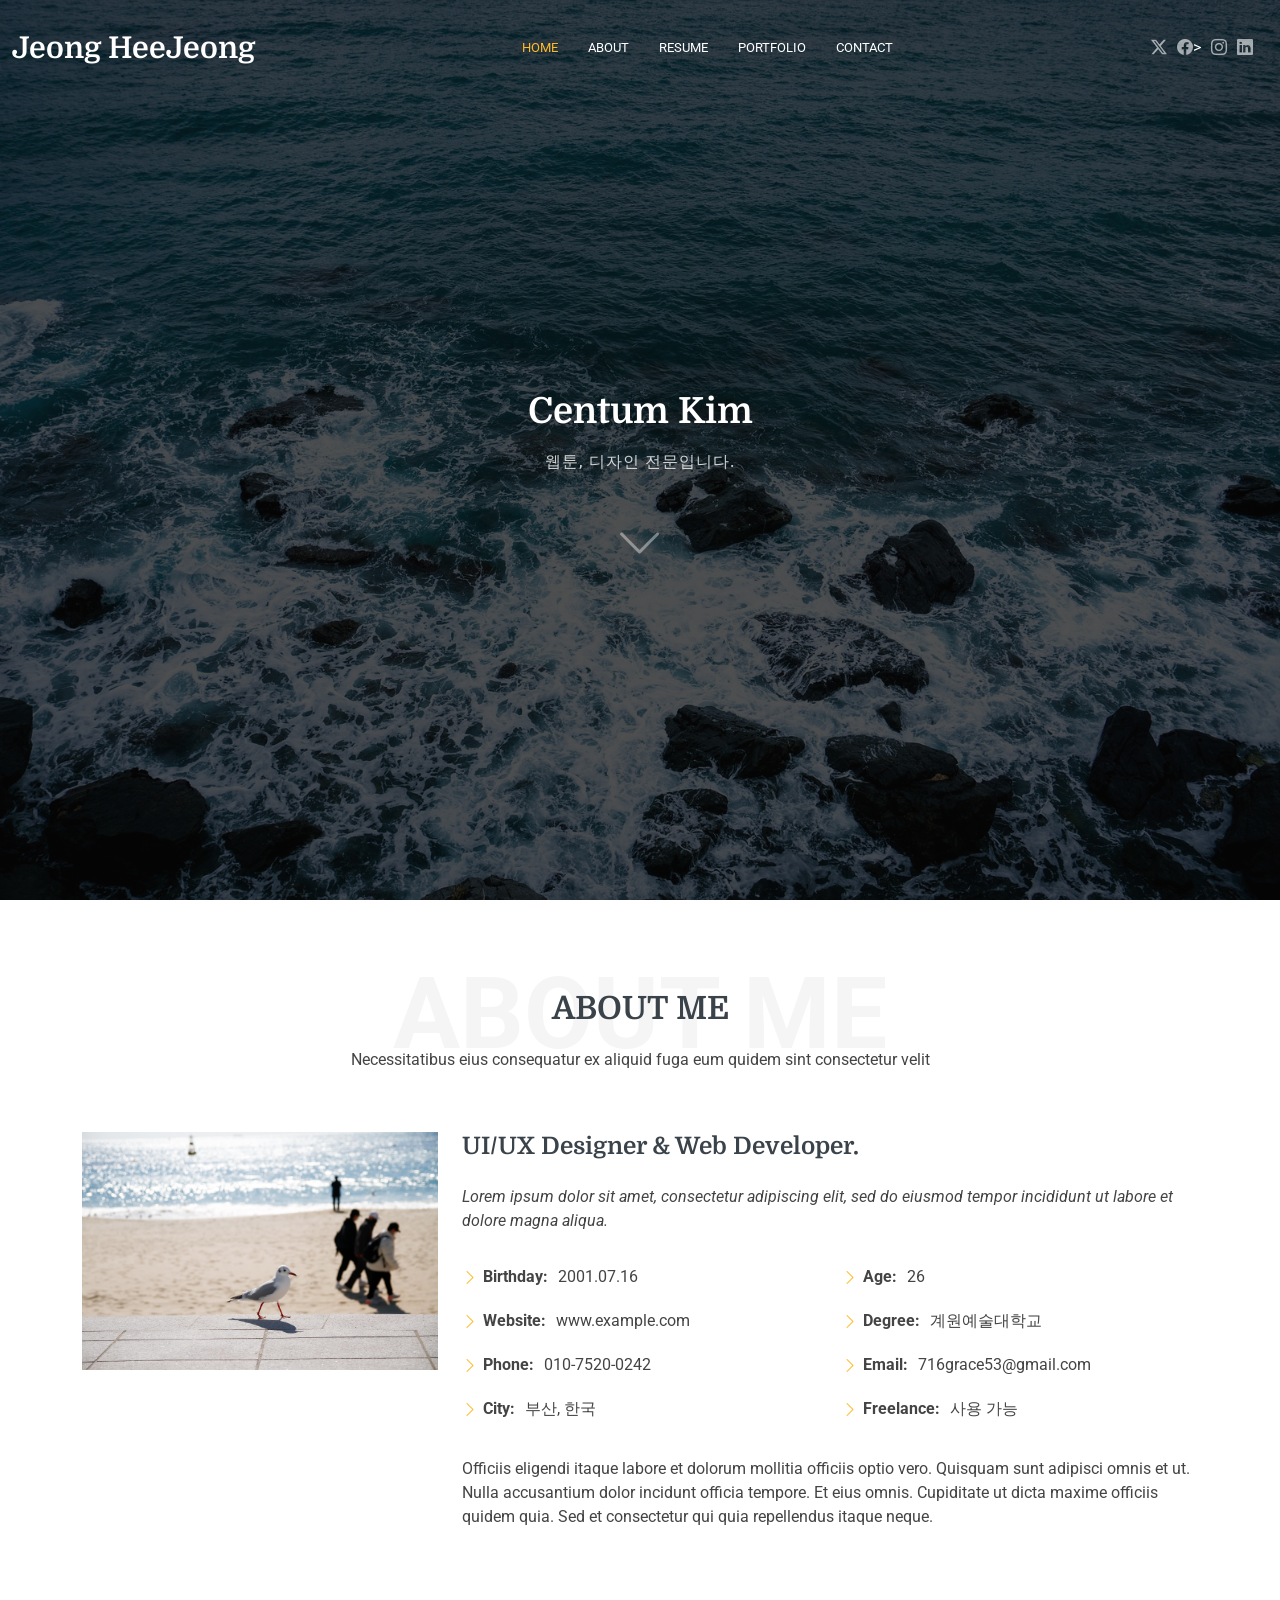
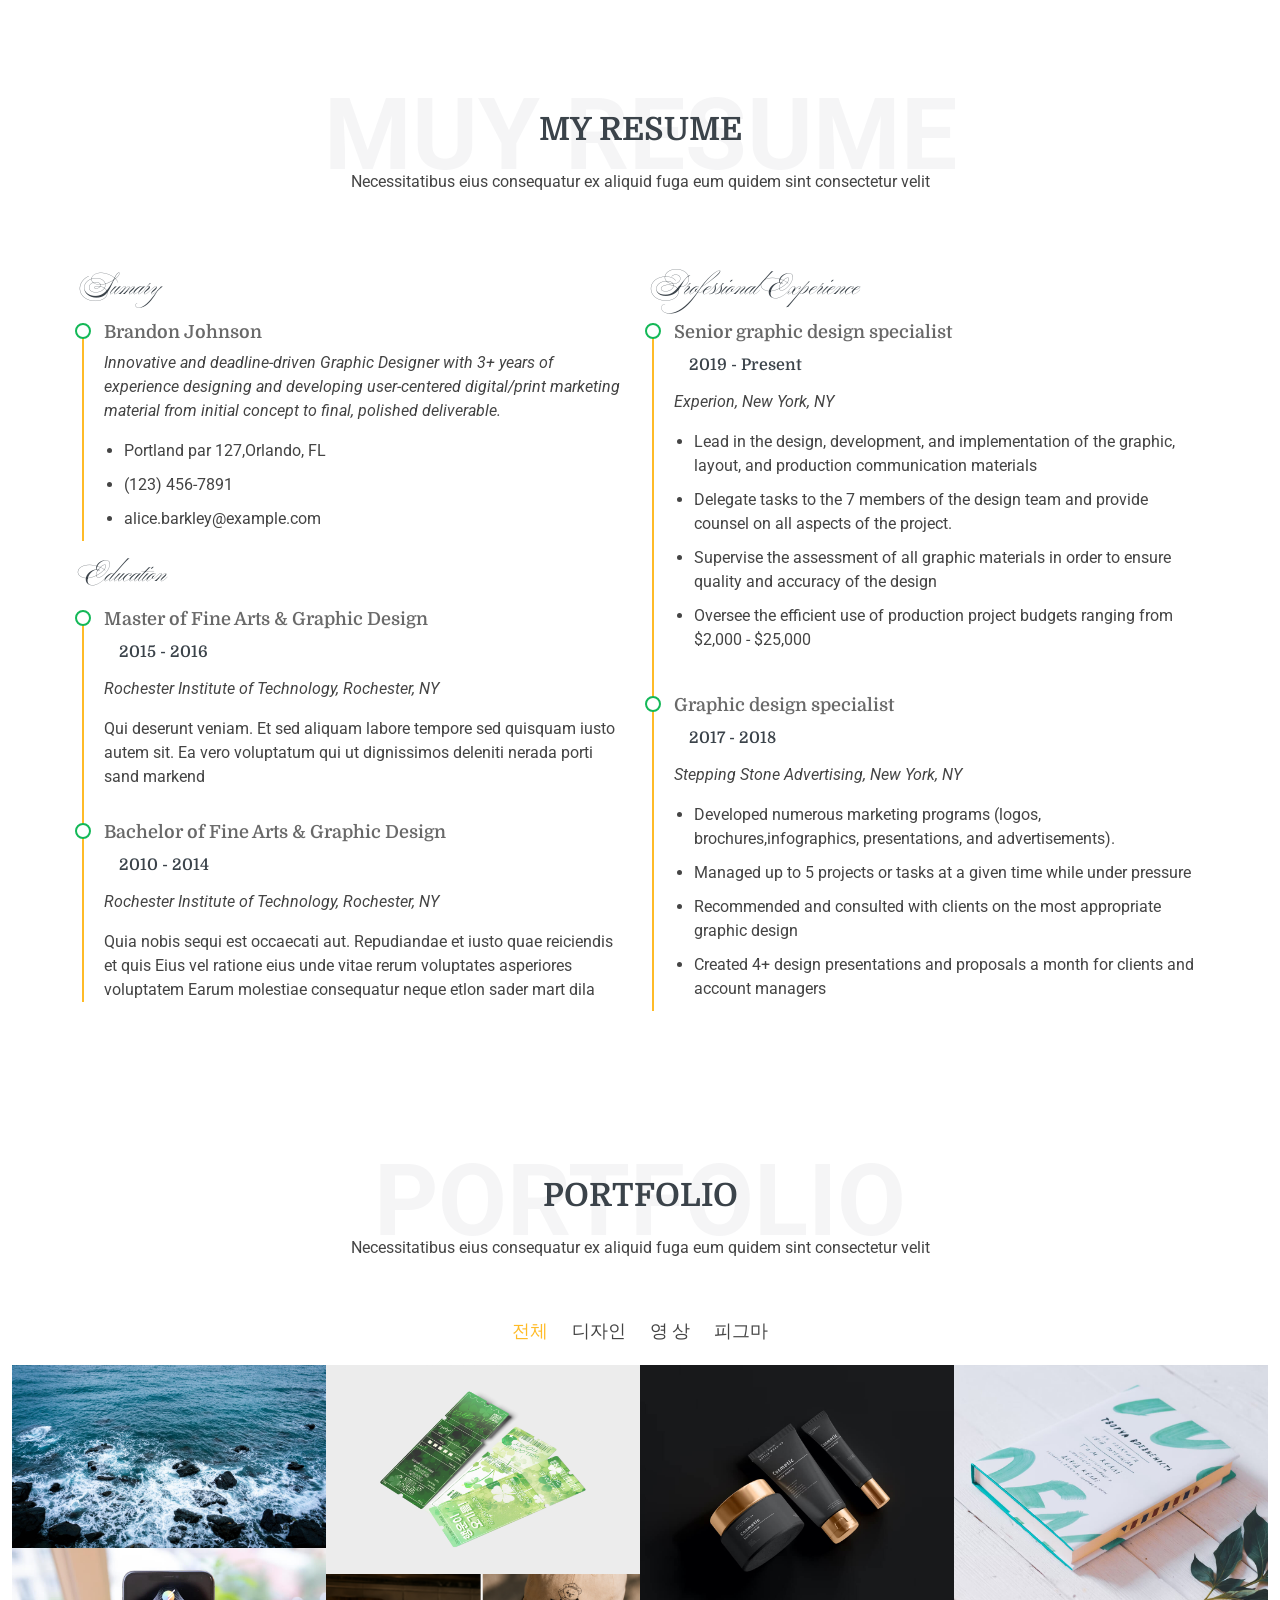
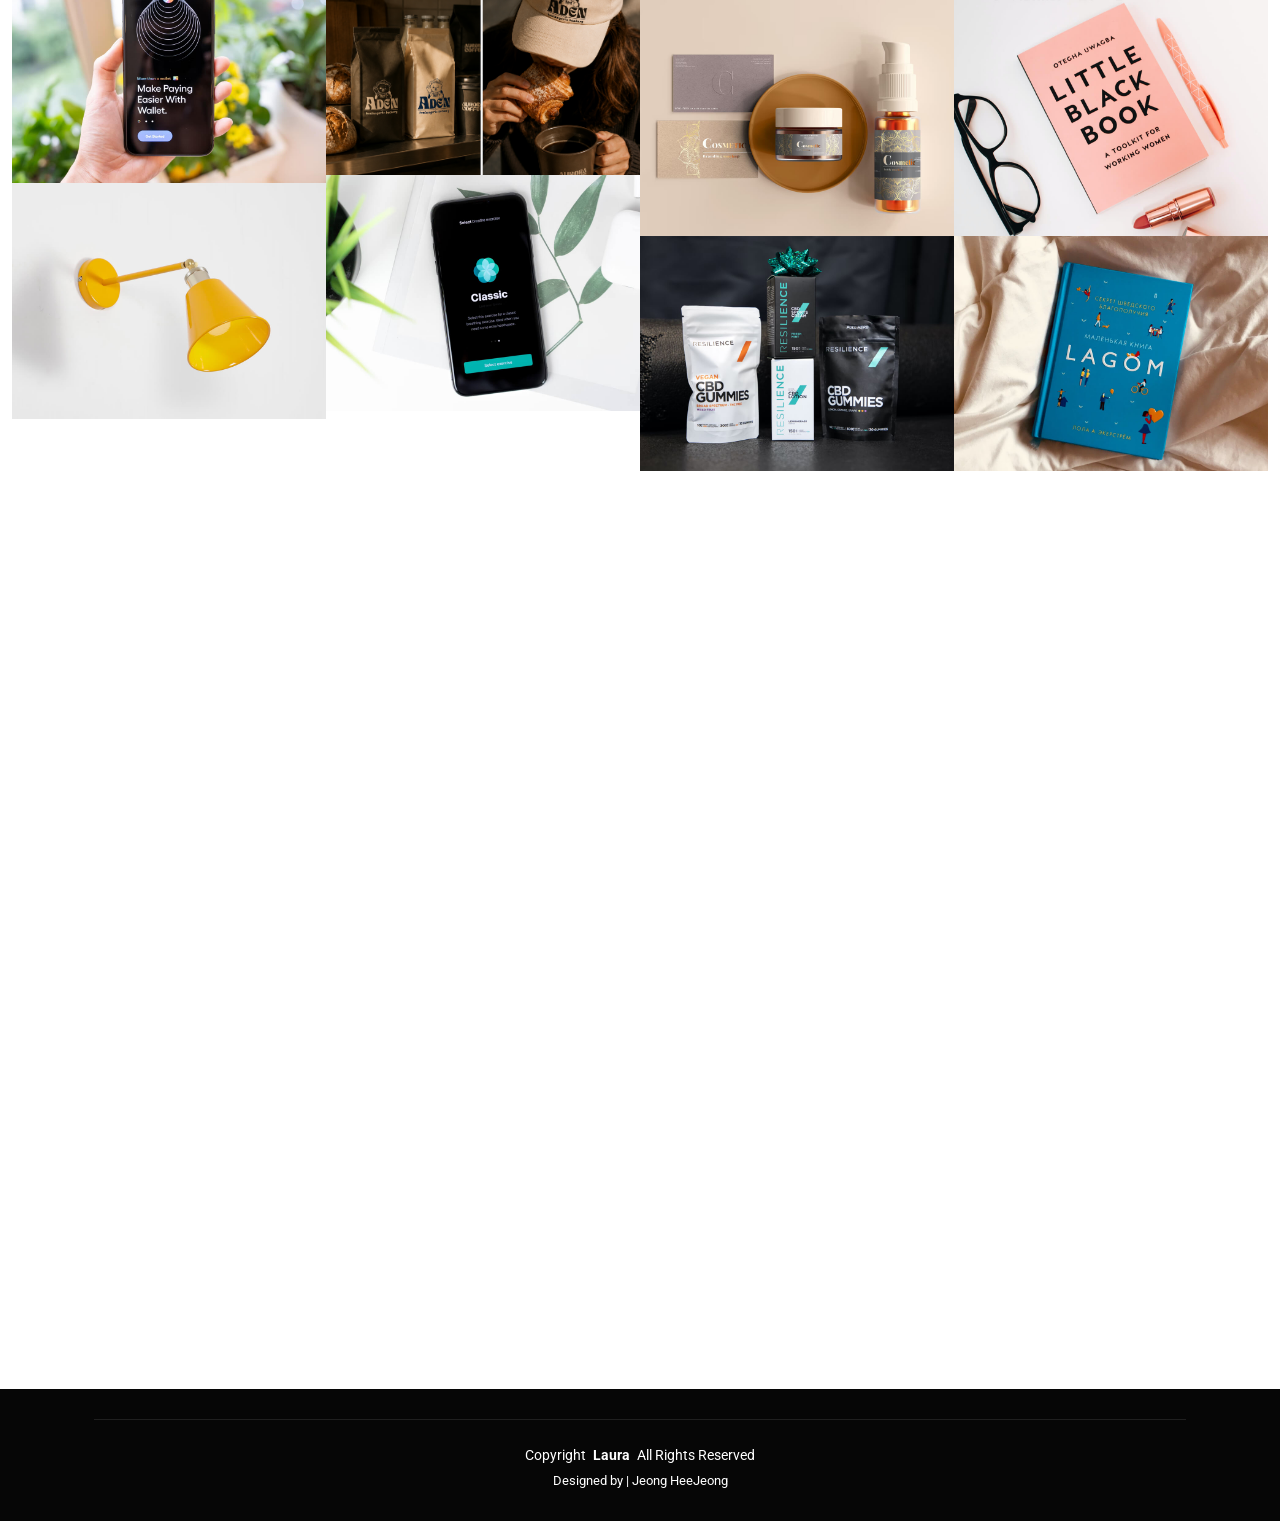
==== index.html @ 065ef139 "ㅊㅎㅇㄹ" ====
<!DOCTYPE html>
<html lang="ko">

<head>
  <meta charset="utf-8">
  <meta content="width=device-width, initial-scale=1.0" name="viewport">
  <meta name="author" content="정희정">
  <meta name="description" content="안녕하세요. 웹툰 및 디자인 전문입니다...">
  <meta name="keywords" content="포토폴리오,html,css,js,영상,디자인,웹툰">
  <meta name="robots" content="noindex, nofollow">

  <title>정희정 포트폴리오</title>

  <!-- Favicons -->
  <link href="assets/img/favicon.png" rel="icon">
  <link href="assets/img/apple-touch-icon.png" rel="apple-touch-icon">

  <!-- Fonts -->
  <link href="https://fonts.googleapis.com" rel="preconnect">
  <link href="https://fonts.gstatic.com" rel="preconnect" crossorigin>
  <link href="https://fonts.googleapis.com/css2?family=Roboto:ital,wght@0,100;0,300;0,400;0,500;0,700;0,900;1,100;1,300;1,400;1,500;1,700;1,900&family=Quicksand:wght@300;400;500;600;700&family=Domine:wght@400;500;600;700&display=swap" rel="stylesheet">

  <!-- Vendor CSS Files -->
  <link href="assets/vendor/bootstrap/css/bootstrap.min.css" rel="stylesheet">
  <link href="assets/vendor/bootstrap-icons/bootstrap-icons.css" rel="stylesheet">
  <link href="assets/vendor/aos/aos.css" rel="stylesheet">
  <link href="assets/vendor/swiper/swiper-bundle.min.css" rel="stylesheet">
  <link href="assets/vendor/glightbox/css/glightbox.min.css" rel="stylesheet">

  <!-- Main CSS File -->
  <link href="assets/css/main.css" rel="stylesheet">

  
</head>

<body class="index-page">

  <header id="header" class="header d-flex align-items-center fixed-top">
    <div class="container-fluid position-relative d-flex align-items-center justify-content-between">

      <a href="index.html" class="logo d-flex align-items-center me-auto me-xl-0">
        <!-- Uncomment the line below if you also wish to use an image logo -->
        <!-- <img src="assets/img/logo.png" alt=""> -->
        <!-- <img src="./assets/img/apple-touch-icon.png" alt="">-->
        <h1 class="sitename ballet-kim">Jeong HeeJeong</h1>
      </a>

      <nav id="navmenu" class="navmenu">
        <ul>
          <li><a href="#hero" >Home</a></li>
          <li><a href="#about">About</a></li>
          <li><a href="#resume" >Resume</a></li>
          <!-- <li><a href="#services">Services</a></li> -->
          <li><a href="#portfolio">Portfolio</a></li>
          
          <li><a href="#contact">Contact</a></li>
        </ul>
        <i class="mobile-nav-toggle d-xl-none bi bi-view-list"></i>
      </nav>

      <div class="header-social-links">
        <a href="#" class="twitter"><i class="bi bi-twitter-x"></i></a>
        <a href="#" class="facebook"><i class="bi bi-facebook"></i></a>>
        <a href="#" class="instagram"><i class="bi bi-instagram"></i></a>
        <a href="#" class="linkedin"><i class="bi bi-linkedin"></i></a>
      </div>

    </div>
  </header>

  <main class="main">

    <!-- Hero Section -->
    <section id="hero" class="hero section dark-background">

      <img src="assets/img/yujeong_huh-korea-5531890_1920.jpg" alt="" data-aos="fade-in">

      <div class="container text-center" data-aos="flip-left" data-aos-delay="500">
        <h2 class="ballet-kim">Centum Kim</h2>
        <p>웹툰, 디자인 전문입니다.</p>
        <a href="#portfolio" class="btn-scroll" title="Scroll Down"><i class="bi bi-chevron-down"></i></a>
      </div>

    </section><!-- /Hero Section -->

    <!-- About Section -->
    <section id="about" class="about section">

      <!-- Section Title -->
      <div class="container section-title" data-aos="fade-up">
        <span class="description-title">About me</span>
        <h2>About Me</h2>
        <p>Necessitatibus eius consequatur ex aliquid fuga eum quidem sint consectetur velit</p>
      </div><!-- End Section Title -->

      <div class="container" data-aos="fade-up" data-aos-delay="100">

        <div class="row gy-4 justify-content-center">
          <div class="col-lg-4">
            <img src="assets/img/parkjunbum-bird-7000837_1920.jpg" class="img-fluid" alt="">
          </div>
          <div class="col-lg-8 content">
            <h2>UI/UX Designer &amp; Web Developer.</h2>
            <p class="fst-italic py-3">
              Lorem ipsum dolor sit amet, consectetur adipiscing elit, sed do eiusmod tempor incididunt ut labore et dolore
              magna aliqua.
            </p>
            <div class="row">
              <div class="col-lg-6">
                <ul>
                  <li><i class="bi bi-chevron-right"></i> <strong>Birthday:</strong> <span>2001.07.16</span></li>
                  <li><i class="bi bi-chevron-right"></i> <strong>Website:</strong> <span>www.example.com</span></li>
                  <li><i class="bi bi-chevron-right"></i> <strong>Phone:</strong> <span>010-7520-0242</span></li>
                  <li><i class="bi bi-chevron-right"></i> <strong>City:</strong> <span>부산, 한국</span></li>
                </ul>
              </div>
              <div class="col-lg-6">
                <ul>
                  <li><i class="bi bi-chevron-right"></i> <strong>Age:</strong> <span>26</span></li>
                  <li><i class="bi bi-chevron-right"></i> <strong>Degree:</strong> <span>계원예술대학교</span></li>
                  <li><i class="bi bi-chevron-right"></i> <strong>Email:</strong> <span>716grace53@gmail.com</span></li>
                  <li><i class="bi bi-chevron-right"></i> <strong>Freelance:</strong> <span>사용 가능</span></li>
                </ul>
              </div>
            </div>
            <p class="py-3">
              Officiis eligendi itaque labore et dolorum mollitia officiis optio vero. Quisquam sunt adipisci omnis et ut. Nulla accusantium dolor incidunt officia tempore. Et eius omnis.
              Cupiditate ut dicta maxime officiis quidem quia. Sed et consectetur qui quia repellendus itaque neque.
            </p>
          </div>
        </div>

      </div>

    </section><!-- /About Section -->

    <!-- Resume Section -->
    <section id="resume" class="resume section">

      <!-- Section Title -->
      <div class="container section-title" data-aos="fade-up">
        <span class="description-title">Muy Resume</span>
        <h2>My Resume</h2>
        <p>Necessitatibus eius consequatur ex aliquid fuga eum quidem sint consectetur velit</p>
      </div><!-- End Section Title -->

      <div class="container">

        <div class="row">

          <div class="col-lg-6" data-aos="fade-up" data-aos-delay="100">
            <h3 class="resume-title ballet-kim">Sumary</h3>

            <div class="resume-item pb-0">
              <h4>Brandon Johnson</h4>
              <p><em>Innovative and deadline-driven Graphic Designer with 3+ years of experience designing and developing user-centered digital/print marketing material from initial concept to final, polished deliverable.</em></p>
              <ul>
                <li>Portland par 127,Orlando, FL</li>
                <li>(123) 456-7891</li>
                <li>alice.barkley@example.com</li>
              </ul>
            </div><!-- Edn Resume Item -->

            <h3 class="resume-title">Education</h3>
            <div class="resume-item">
              <h4>Master of Fine Arts &amp; Graphic Design</h4>
              <h5>2015 - 2016</h5>
              <p><em>Rochester Institute of Technology, Rochester, NY</em></p>
              <p>Qui deserunt veniam. Et sed aliquam labore tempore sed quisquam iusto autem sit. Ea vero voluptatum qui ut dignissimos deleniti nerada porti sand markend</p>
            </div><!-- Edn Resume Item -->

            <div class="resume-item">
              <h4>Bachelor of Fine Arts &amp; Graphic Design</h4>
              <h5>2010 - 2014</h5>
              <p><em>Rochester Institute of Technology, Rochester, NY</em></p>
              <p>Quia nobis sequi est occaecati aut. Repudiandae et iusto quae reiciendis et quis Eius vel ratione eius unde vitae rerum voluptates asperiores voluptatem Earum molestiae consequatur neque etlon sader mart dila</p>
            </div><!-- Edn Resume Item -->

          </div>

          <div class="col-lg-6" data-aos="fade-up" data-aos-delay="200">
            <h3 class="resume-title">Professional Experience</h3>
            <div class="resume-item">
              <h4>Senior graphic design specialist</h4>
              <h5>2019 - Present</h5>
              <p><em>Experion, New York, NY </em></p>
              <ul>
                <li>Lead in the design, development, and implementation of the graphic, layout, and production communication materials</li>
                <li>Delegate tasks to the 7 members of the design team and provide counsel on all aspects of the project. </li>
                <li>Supervise the assessment of all graphic materials in order to ensure quality and accuracy of the design</li>
                <li>Oversee the efficient use of production project budgets ranging from $2,000 - $25,000</li>
              </ul>
            </div><!-- Edn Resume Item -->

            <div class="resume-item">
              <h4>Graphic design specialist</h4>
              <h5>2017 - 2018</h5>
              <p><em>Stepping Stone Advertising, New York, NY</em></p>
              <ul>
                <li>Developed numerous marketing programs (logos, brochures,infographics, presentations, and advertisements).</li>
                <li>Managed up to 5 projects or tasks at a given time while under pressure</li>
                <li>Recommended and consulted with clients on the most appropriate graphic design</li>
                <li>Created 4+ design presentations and proposals a month for clients and account managers</li>
              </ul>
            </div><!-- Edn Resume Item -->

          </div>

        </div>

      </div>

    </section><!-- /Resume Section -->


    <!-- Portfolio Section -->
    <section id="portfolio" class="portfolio section">

      <!-- Section Title -->
      <div class="container section-title" data-aos="fade-up">
        <span class="description-title">Portfolio</span>
        <h2>Portfolio</h2>
        <p>Necessitatibus eius consequatur ex aliquid fuga eum quidem sint consectetur velit</p>
      </div><!-- End Section Title -->

      <div class="container-fluid">

        <div class="isotope-layout" data-default-filter="*" data-layout="masonry" data-sort="original-order">

          <ul class="portfolio-filters isotope-filters" data-aos="fade-up" data-aos-delay="100">
            <li data-filter="*" class="filter-active">전체</li>
            <li data-filter=".filter-app">디자인</li>
            <li data-filter=".filter-product">영 상</li>
            <li data-filter=".filter-branding">피그마</li>
            <!-- <li data-filter=".filter-books"></li> -->
          </ul><!-- End Portfolio Filters -->

          <div class="row g-0 isotope-container" data-aos="fade-up" data-aos-delay="200">

            <div class="col-xl-3 col-lg-4 col-md-6 portfolio-item isotope-item filter-app">
              <div class="portfolio-content h-100">
                <img src="assets/img/yujeong_huh-korea-5531890_1920.jpg" class="img-fluid" alt="">
                <div class="portfolio-info">
                  <a href="assets/img/portfolio/app-1.jpg" data-gallery="portfolio-gallery-app" class="glightbox preview-link"><i class="bi bi-zoom-in"></i></a>
                  <a href="portfolio-details-1.html" title="More Details" class="details-link"><i class="bi bi-link-45deg"></i></a>
                </div>
              </div>
            </div><!-- End Portfolio Item -->

            <div class="col-xl-3 col-lg-4 col-md-6 portfolio-item isotope-item filter-product">
              <div class="portfolio-content h-100">
                <img src="assets/img/티켓asd3.jpg" class="img-fluid" alt="">
                <div class="portfolio-info">
                  <a href="assets/img/portfolio/product-1.jpg" data-gallery="portfolio-gallery-product" class="glightbox preview-link"><i class="bi bi-zoom-in"></i></a>
                  <a href="portfolio-details-2.html" title="More Details" class="details-link"><i class="bi bi-link-45deg"></i></a>
                </div>
              </div>
            </div><!-- End Portfolio Item -->

            <div class="col-xl-3 col-lg-4 col-md-6 portfolio-item isotope-item filter-branding">
              <div class="portfolio-content h-100">
                <img src="assets/img/portfolio/branding-1.jpg" class="img-fluid" alt="">
                <div class="portfolio-info">
                  <a href="assets/img/portfolio/branding-1.jpg" data-gallery="portfolio-gallery-branding" class="glightbox preview-link"><i class="bi bi-zoom-in"></i></a>
                  <a href="portfolio-details.html" title="More Details" class="details-link"><i class="bi bi-link-45deg"></i></a>
                </div>
              </div>
            </div><!-- End Portfolio Item -->

            <div class="col-xl-3 col-lg-4 col-md-6 portfolio-item isotope-item filter-books">
              <div class="portfolio-content h-100">
                <img src="assets/img/portfolio/books-1.jpg" class="img-fluid" alt="">
                <div class="portfolio-info">
                  <a href="assets/img/portfolio/books-1.jpg" data-gallery="portfolio-gallery-book" class="glightbox preview-link"><i class="bi bi-zoom-in"></i></a>
                  <a href="portfolio-details.html" title="More Details" class="details-link"><i class="bi bi-link-45deg"></i></a>
                </div>
              </div>
            </div><!-- End Portfolio Item -->

            <div class="col-xl-3 col-lg-4 col-md-6 portfolio-item isotope-item filter-app">
              <div class="portfolio-content h-100">
                <img src="assets/img/portfolio/app-2.jpg" class="img-fluid" alt="">
                <div class="portfolio-info">
                  <a href="assets/img/portfolio/app-2.jpg" data-gallery="portfolio-gallery-app" class="glightbox preview-link"><i class="bi bi-zoom-in"></i></a>
                  <a href="portfolio-details.html" title="More Details" class="details-link"><i class="bi bi-link-45deg"></i></a>
                </div>
              </div>
            </div><!-- End Portfolio Item -->

            <div class="col-xl-3 col-lg-4 col-md-6 portfolio-item isotope-item filter-product">
              <div class="portfolio-content h-100">
                <img src="assets/img/ChatGPT Image 2026년 7월 31일 오후 12_34_53.png" class="img-fluid" alt="">
                <div class="portfolio-info">
                  <a href="assets/img/portfolio/product-2.jpg" data-gallery="portfolio-gallery-product" class="glightbox preview-link"><i class="bi bi-zoom-in"></i></a>
                  <a href="portfolio-details-3.html" title="More Details" class="details-link"><i class="bi bi-link-45deg"></i></a>
                </div>
              </div>
            </div><!-- End Portfolio Item -->

            <div class="col-xl-3 col-lg-4 col-md-6 portfolio-item isotope-item filter-branding">
              <div class="portfolio-content h-100">
                <img src="assets/img/portfolio/branding-2.jpg" class="img-fluid" alt="">
                <div class="portfolio-info">
                  <a href="assets/img/portfolio/branding-2.jpg" data-gallery="portfolio-gallery-branding" class="glightbox preview-link"><i class="bi bi-zoom-in"></i></a>
                  <a href="portfolio-details.html" title="More Details" class="details-link"><i class="bi bi-link-45deg"></i></a>
                </div>
              </div>
            </div><!-- End Portfolio Item -->

            <div class="col-xl-3 col-lg-4 col-md-6 portfolio-item isotope-item filter-books">
              <div class="portfolio-content h-100">
                <img src="assets/img/portfolio/books-2.jpg" class="img-fluid" alt="">
                <div class="portfolio-info">
                  <a href="assets/img/portfolio/books-2.jpg" data-gallery="portfolio-gallery-book" class="glightbox preview-link"><i class="bi bi-zoom-in"></i></a>
                  <a href="portfolio-details.html" title="More Details" class="details-link"><i class="bi bi-link-45deg"></i></a>
                </div>
              </div>
            </div><!-- End Portfolio Item -->

            <div class="col-xl-3 col-lg-4 col-md-6 portfolio-item isotope-item filter-app">
              <div class="portfolio-content h-100">
                <img src="assets/img/portfolio/app-3.jpg" class="img-fluid" alt="">
                <div class="portfolio-info">
                  <a href="assets/img/portfolio/app-3.jpg" data-gallery="portfolio-gallery-app" class="glightbox preview-link"><i class="bi bi-zoom-in"></i></a>
                  <a href="portfolio-details.html" title="More Details" class="details-link"><i class="bi bi-link-45deg"></i></a>
                </div>
              </div>
            </div><!-- End Portfolio Item -->

            <div class="col-xl-3 col-lg-4 col-md-6 portfolio-item isotope-item filter-product">
              <div class="portfolio-content h-100">
                <img src="assets/img/portfolio/product-3.jpg" class="img-fluid" alt="">
                <div class="portfolio-info">
                  <a href="assets/img/portfolio/product-3.jpg" data-gallery="portfolio-gallery-product" class="glightbox preview-link"><i class="bi bi-zoom-in"></i></a>
                  <a href="portfolio-details.html" title="More Details" class="details-link"><i class="bi bi-link-45deg"></i></a>
                </div>
              </div>
            </div><!-- End Portfolio Item -->

            <div class="col-xl-3 col-lg-4 col-md-6 portfolio-item isotope-item filter-branding">
              <div class="portfolio-content h-100">
                <img src="assets/img/portfolio/branding-3.jpg" class="img-fluid" alt="">
                <div class="portfolio-info">
                  <a href="assets/img/portfolio/branding-3.jpg" data-gallery="portfolio-gallery-branding" class="glightbox preview-link"><i class="bi bi-zoom-in"></i></a>
                  <a href="portfolio-details.html" title="More Details" class="details-link"><i class="bi bi-link-45deg"></i></a>
                </div>
              </div>
            </div><!-- End Portfolio Item -->

            <div class="col-xl-3 col-lg-4 col-md-6 portfolio-item isotope-item filter-books">
              <div class="portfolio-content h-100">
                <img src="assets/img/portfolio/books-3.jpg" class="img-fluid" alt="">
                <div class="portfolio-info">
                  <a href="assets/img/portfolio/books-3.jpg" data-gallery="portfolio-gallery-book" class="glightbox preview-link"><i class="bi bi-zoom-in"></i></a>
                  <a href="portfolio-details.html" title="More Details" class="details-link"><i class="bi bi-link-45deg"></i></a>
                </div>
              </div>
            </div><!-- End Portfolio Item -->

          </div><!-- End Portfolio Container -->

        </div>

      </div>

    </section><!-- /Portfolio Section -->


    <!-- Contact Section -->
    <section id="contact" class="contact section">

      <!-- Section Title -->
      <div class="container section-title" data-aos="fade-up">
        <span class="description-title">Contact</span>
        <h2>Contact</h2>
        <p>Necessitatibus eius consequatur ex aliquid fuga eum quidem sint consectetur velit</p>
      </div><!-- End Section Title -->

      <div class="container" data-aos="fade-up" data-aos-delay="100">

        <div class="row gy-4" data-aos="fade-up" data-aos-delay="200">

          <div class="col-lg-4">
            <div class="info-item d-flex flex-column justify-content-center align-items-center">
              <i class="bi bi-geo-alt"></i>
              <h3>Address</h3>
              <p>부산시 북구</p>
            </div>
          </div><!-- End Info Item -->

          <div class="col-lg-4">
            <div class="info-item d-flex flex-column justify-content-center align-items-center info-item-borders">
              <i class="bi bi-telephone"></i>
              <h3>Call Us</h3>
              <p>010 7520 ****</p>
            </div>
          </div><!-- End Info Item -->

          <div class="col-lg-4">
            <div class="info-item d-flex flex-column justify-content-center align-items-center">
              <i class="bi bi-envelope"></i>
              <h3>Email Us</h3>
              <p>716grace@gmail.com</p>
            </div>
          </div><!-- End Info Item -->

        </div>

        <form action="forms/contact.php" method="post" class="php-email-form" data-aos="fade-up" data-aos-delay="300">
          <div class="row gy-4">

            <div class="col-md-6">
              <input type="text" name="name" class="form-control" placeholder="Your Name" required="">
            </div>

            <div class="col-md-6 ">
              <input type="email" class="form-control" name="email" placeholder="Your Email" required="">
            </div>

            <div class="col-md-12">
              <input type="text" class="form-control" name="subject" placeholder="Subject" required="">
            </div>

            <div class="col-md-12">
              <textarea class="form-control" name="message" rows="6" placeholder="Message" required=""></textarea>
            </div>

            <div class="col-md-12 text-center">

              <button type="submit">Send Message</button>
              <button type="reset">Reset Message</button>
            </div>

          </div>
        </form><!-- End Contact Form -->

      </div>

    </section><!-- /Contact Section -->

  </main>

  <footer id="footer" class="footer position-relative dark-background">
    <div class="container">
      <div class="container">
        <div class="copyright">
          <span>Copyright</span> <strong class="px-1 sitename">Laura</strong> <span>All Rights Reserved</span>
        </div>
        <div class="credits">
          
          Designed by | Jeong HeeJeong</a>
        </div>
      </div>
    </div>
  </footer>

  <!-- Scroll Top -->
  <a href="#" id="scroll-top" class="scroll-top d-flex align-items-center justify-content-center"><i class="bi bi-arrow-bar-up"></i></a>

  <!-- Preloader -->
  <div id="preloader"></div>

  <!-- Vendor JS Files -->
  <script src="assets/vendor/bootstrap/js/bootstrap.bundle.min.js"></script>
  <script src="assets/vendor/php-email-form/validate.js"></script>
  <script src="assets/vendor/aos/aos.js"></script>
  <script src="assets/vendor/swiper/swiper-bundle.min.js"></script>
  <script src="assets/vendor/glightbox/js/glightbox.min.js"></script>
  <script src="assets/vendor/imagesloaded/imagesloaded.pkgd.min.js"></script>
  <script src="assets/vendor/isotope-layout/isotope.pkgd.min.js"></script>

  <!-- Main JS File -->
  <script src="assets/js/main.js"></script>

</body>

</html>
---- assets/css/main.css ----
/* Fonts */

@import url('https://fonts.googleapis.com/css2?family=Ballet:opsz@16..72&display=swap');


.resume-title {
  font-family: "Ballet", cursive;
  font-optical-sizing: auto;
  font-weight: 400;
  font-style: normal;
}

:root {
  --default-font: "Roboto",  system-ui, -apple-system, "Segoe UI", Roboto, "Helvetica Neue", Arial, "Noto Sans", "Liberation Sans", sans-serif, "Apple Color Emoji", "Segoe UI Emoji", "Segoe UI Symbol", "Noto Color Emoji";
  --heading-font: "Domine",  sans-serif;
  --nav-font: "Quicksand",  sans-serif;
}

/* Global Colors - The following color variables are used throughout the website. Updating them here will change the color scheme of the entire website */
:root { 
  --background-color: #ffffff; /* Background color for the entire website, including individual sections */
  --default-color: #444444; /* Default color used for the majority of the text content across the entire website */
  --heading-color: #3b434a; /* Color for headings, subheadings and title throughout the website */
  --accent-color: #ffbb27;
  --accent-color-kim: #14b858; /* Accent color that represents your brand on the website. It's used for buttons, links, and other elements that need to stand out */
  --surface-color: #ffffff; /* The surface color is used as a background of boxed elements within sections, such as cards, icon boxes, or other elements that require a visual separation from the global background. */
  --contrast-color: #000000; /* Contrast color for text, ensuring readability against backgrounds of accent, heading, or default colors. */
}

/* Nav Menu Color
s - The following color variables are used specifically for the navigation menu. They are separate from the global colors to allow for more customization options */
:root {
  --nav-color-kim: #221088;
  --nav-color: #ffffff;  /* The default color of the main navmenu links */
  --nav-hover-color: #ffbb27; /* Applied to main navmenu links when they are hovered over or active */
  --nav-mobile-background-color: #ffffff; /* Used as the background color for mobile navigation menu */
  --nav-dropdown-background-color: #ffffff; /* Used as the background color for dropdown items that appear when hovering over primary navigation items */
  --nav-dropdown-color: #444444; /* Used for navigation links of the dropdown items in the navigation menu. */
  --nav-dropdown-hover-color: #ffbb27; /* Similar to --nav-hover-color, this color is applied to dropdown navigation links when they are hovered over. */
}

/* Color Presets - These classes override global colors when applied to any section or element, providing reuse of the sam color scheme. */

.light-background {
  --background-color: #f9f9f9;
  --surface-color: #ffffff;
}

.dark-background {
  --background-color: #060606;
  --default-color: #ffffff;
  --heading-color: #ffffff;
  --surface-color: #252525;
  --contrast-color: #ffffff;
}

/* Smooth scroll */
:root {
  scroll-behavior: smooth;
}

/*--------------------------------------------------------------
# General Styling & Shared Classes
--------------------------------------------------------------*/
body {
  color: var(--default-color);
  background-color: var(--background-color);
  font-family: var(--default-font);
}

a {
  color: var(--accent-color);
  text-decoration: none;
  transition: 0.3s;
}

a:hover {
  color: color-mix(in srgb, var(--accent-color), transparent 25%);
  text-decoration: none;
}

h1,
h2,
h3,
h4,
h5,
h6 {
  color: var(--heading-color);
  font-family: var(--heading-font);
}

/* PHP Email Form Messages
------------------------------*/
.php-email-form .error-message {
  display: none;
  background: #df1529;
  color: #ffffff;
  text-align: left;
  padding: 15px;
  margin-bottom: 24px;
  font-weight: 600;
}

.php-email-form .sent-message {
  display: none;
  color: #ffffff;
  background: #059652;
  text-align: center;
  padding: 15px;
  margin-bottom: 24px;
  font-weight: 600;
}

.php-email-form .loading {
  display: none;
  background: var(--surface-color);
  text-align: center;
  padding: 15px;
  margin-bottom: 24px;
}

.php-email-form .loading:before {
  content: "";
  display: inline-block;
  border-radius: 50%;
  width: 24px;
  height: 24px;
  margin: 0 10px -6px 0;
  border: 3px solid var(--accent-color);
  border-top-color: var(--surface-color);
  animation: php-email-form-loading 1s linear infinite;
}

@keyframes php-email-form-loading {
  0% {
    transform: rotate(0deg);
  }

  100% {
    transform: rotate(360deg);
  }
}

/*--------------------------------------------------------------
# Global Header
--------------------------------------------------------------*/
.header {
  --background-color: rgba(0, 0, 0, 0);
  --default-color: #ffffff;
  --heading-color: #ffffff;
  color: var(--default-color);
  background-color: var(--background-color);
  padding: 20px 0;
  transition: all 0.5s;
  z-index: 997;
}

.header .logo {
  line-height: 1;
}

.header .logo img {
  max-height: 36px;
  margin-right: 8px;
}

.header .logo h1 {
  font-size: 30px;
  margin: 0;
  font-weight: 700;
  color: var(--heading-color);
}

.header .header-social-links {
  padding-right: 15px;
}

.header .header-social-links a {
  color: color-mix(in srgb, var(--default-color), transparent 40%);
  padding-left: 6px;
  display: inline-block;
  transition: 0.3s;
  font-size: 16px;
}

.header .header-social-links a:hover {
  color: var(--accent-color);
}

.header .header-social-links a i {
  line-height: 0px;
}

@media (max-width: 1200px) {
  .header .logo {
    order: 1;
  }

  .header .header-social-links {
    order: 2;
  }

  .header .navmenu {
    order: 3;
  }
}

.scrolled .header {
  box-shadow: 0px 0 18px rgba(0, 0, 0, 0.1);
  padding: 12px 0;
}

/* Global Header on Scroll
------------------------------*/
.scrolled .header {
  --background-color: rgba(0, 0, 0, 0.8);
}

/*--------------------------------------------------------------
# Navigation Menu
--------------------------------------------------------------*/
/* Navmenu - Desktop */
@media (min-width: 1200px) {
  .navmenu {
    padding: 0;
  }

  .navmenu ul {
    margin: 0;
    padding: 0;
    display: flex;
    list-style: none;
    align-items: center;
  }

  .navmenu li {
    position: relative;
  }

  .navmenu a,
  .navmenu a:focus {
    color: var(--nav-color);
    padding: 18px 15px;
    font-size: 13px;
    text-transform: uppercase;
    /* font-family: var(--nav-font); */
    font-weight: 400;
    display: flex;
    align-items: center;
    justify-content: space-between;
    white-space: nowrap;
    transition: 0.3s;
  }

  .navmenu a i,
  .navmenu a:focus i {
    font-size: 12px;
    line-height: 0;
    margin-left: 5px;
    transition: 0.3s;
  }

  .navmenu li:last-child a {
    padding-right: 0;
  }

  .navmenu li:hover>a,
  .navmenu .active,
  .navmenu .active:focus {
    color: var(--nav-hover-color);
  }

  .navmenu .dropdown ul {
    margin: 0;
    padding: 10px 0;
    background: var(--nav-dropdown-background-color);
    display: block;
    position: absolute;
    visibility: hidden;
    left: 14px;
    top: 130%;
    opacity: 0;
    transition: 0.3s;
    border-radius: 4px;
    z-index: 99;
    box-shadow: 0px 0px 30px rgba(0, 0, 0, 0.1);
  }

  .navmenu .dropdown ul li {
    min-width: 200px;
  }

  .navmenu .dropdown ul a {
    padding: 10px 20px;
    font-size: 15px;
    text-transform: none;
    color: var(--nav-dropdown-color);
  }

  .navmenu .dropdown ul a i {
    font-size: 12px;
  }

  .navmenu .dropdown ul a:hover,
  .navmenu .dropdown ul .active:hover,
  .navmenu .dropdown ul li:hover>a {
    color: var(--nav-dropdown-hover-color);
  }

  .navmenu .dropdown:hover>ul {
    opacity: 1;
    top: 100%;
    visibility: visible;
  }

  .navmenu .dropdown .dropdown ul {
    top: 0;
    left: -90%;
    visibility: hidden;
  }

  .navmenu .dropdown .dropdown:hover>ul {
    opacity: 1;
    top: 0;
    left: -100%;
    visibility: visible;
  }
}

/* Navmenu - Mobile */
@media (max-width: 1199px) {
  .mobile-nav-toggle {
    color: var(--nav-color);
    font-size: 28px;
    line-height: 0;
    margin-right: 10px;
    cursor: pointer;
    transition: color 0.3s;
  }

  .navmenu {
    padding: 0;
    z-index: 9997;
  }

  .navmenu ul {
    display: none;
    list-style: none;
    position: absolute;
    inset: 60px 20px 20px 20px;
    padding: 10px 0;
    margin: 0;
    border-radius: 6px;
    background-color: var(--nav-mobile-background-color);
    overflow-y: auto;
    transition: 0.3s;
    z-index: 9998;
    box-shadow: 0px 0px 30px rgba(0, 0, 0, 0.1);
  }

  .navmenu a,
  .navmenu a:focus {
    color: var(--nav-dropdown-color);
    padding: 10px 20px;
    font-family: var(--nav-font);
    font-size: 17px;
    font-weight: 500;
    display: flex;
    align-items: center;
    justify-content: space-between;
    white-space: nowrap;
    transition: 0.3s;
  }

  .navmenu a i,
  .navmenu a:focus i {
    font-size: 12px;
    line-height: 0;
    margin-left: 5px;
    width: 30px;
    height: 30px;
    display: flex;
    align-items: center;
    justify-content: center;
    border-radius: 50%;
    transition: 0.3s;
    background-color: color-mix(in srgb, var(--accent-color), transparent 90%);
  }

  .navmenu a i:hover,
  .navmenu a:focus i:hover {
    background-color: var(--accent-color);
    color: var(--contrast-color);
  }

  .navmenu a:hover,
  .navmenu .active,
  .navmenu .active:focus {
    color: var(--nav-dropdown-hover-color);
  }

  .navmenu .active i,
  .navmenu .active:focus i {
    background-color: var(--accent-color);
    color: var(--contrast-color);
    transform: rotate(180deg);
  }

  .navmenu .dropdown ul {
    position: static;
    display: none;
    z-index: 99;
    padding: 10px 0;
    margin: 10px 20px;
    background-color: var(--nav-dropdown-background-color);
    border: 1px solid color-mix(in srgb, var(--default-color), transparent 90%);
    box-shadow: none;
    transition: all 0.5s ease-in-out;
  }

  .navmenu .dropdown ul ul {
    background-color: rgba(33, 37, 41, 0.1);
  }

  .navmenu .dropdown>.dropdown-active {
    display: block;
    background-color: rgba(33, 37, 41, 0.03);
  }

  .mobile-nav-active {
    overflow: hidden;
  }

  .mobile-nav-active .mobile-nav-toggle {
    color: #fff;
    position: absolute;
    font-size: 32px;
    top: 15px;
    right: 15px;
    margin-right: 0;
    z-index: 9999;
  }

  .mobile-nav-active .navmenu {
    position: fixed;
    overflow: hidden;
    inset: 0;
    background: rgba(33, 37, 41, 0.8);
    transition: 0.3s;
  }

  .mobile-nav-active .navmenu>ul {
    display: block;
  }
}

/*--------------------------------------------------------------
# Global Footer
--------------------------------------------------------------*/
.footer {
  color: var(--default-color);
  background-color: var(--background-color);
  font-size: 14px;
  text-align: center;
  padding: 30px 0;
  position: relative;
}

.footer h3 {
  font-size: 36px;
  font-weight: 700;
  position: relative;
  padding: 0;
  margin: 0 0 15px 0;
}

.footer p {
  font-size: 15;
  font-style: italic;
  padding: 0;
  margin: 0 0 30px 0;
}

.footer .social-links {
  margin: 0 0 30px 0;
}

.footer .social-links a {
  font-size: 16px;
  display: flex;
  align-items: center;
  justify-content: center;
  background: var(--accent-color);
  color: var(--contrast-color);
  line-height: 1;
  margin: 0 4px;
  border-radius: 50%;
  text-align: center;
  width: 36px;
  height: 36px;
  transition: 0.3s;
}

.footer .social-links a:hover {
  background: color-mix(in srgb, var(--accent-color), transparent 20%);
  text-decoration: none;
}

.footer .copyright {
  padding-top: 25px;
  border-top: 1px solid color-mix(in srgb, var(--default-color), transparent 90%);
}

.footer .credits {
  font-size: 13px;
  padding-top: 5px;
}

/*--------------------------------------------------------------
# Preloader
--------------------------------------------------------------*/
#preloader {
  position: fixed;
  inset: 0;
  z-index: 999999;
  overflow: hidden;
  background: var(--background-color);
  transition: all 0.6s ease-out;
}

#preloader:before {
  content: "";
  position: fixed;
  top: calc(50% - 30px);
  left: calc(50% - 30px);
  border: 6px solid #ffffff;
  border-color: var(--accent-color) transparent var(--accent-color) transparent;
  border-radius: 50%;
  width: 60px;
  height: 60px;
  animation: animate-preloader 1.5s linear infinite;
}

@keyframes animate-preloader {
  0% {
    transform: rotate(0deg);
  }

  100% {
    transform: rotate(360deg);
  }
}

/*--------------------------------------------------------------
# Scroll Top Button
--------------------------------------------------------------*/
.scroll-top {
  position: fixed;
  visibility: hidden;
  opacity: 0;
  right: 15px;
  bottom: -15px;
  z-index: 99999;
  background-color: var(--accent-color);
  width: 44px;
  height: 44px;
  border-radius: 50px;
  transition: all 0.4s;
}

.scroll-top i {
  font-size: 24px;
  color: var(--contrast-color);
  line-height: 0;
}

.scroll-top:hover {
  background-color: color-mix(in srgb, var(--accent-color-kim), transparent 20%);
  color: var(--contrast-color);
}

.scroll-top.active {
  visibility: visible;
  opacity: 1;
  bottom: 15px;
}

/*--------------------------------------------------------------
# Disable aos animation delay on mobile devices
--------------------------------------------------------------*/
@media screen and (max-width: 768px) {
  [data-aos-delay] {
    transition-delay: 0 !important;
  }
}

/*--------------------------------------------------------------
# Global Page Titles & Breadcrumbs
--------------------------------------------------------------*/
.page-title {
  color: var(--default-color);
  background-color: var(--background-color);
  background-size: cover;
  background-position: center;
  background-repeat: no-repeat;
  padding: 160px 0 80px 0;
  text-align: center;
  position: relative;
}

.page-title h1 {
  font-size: 42px;
  font-weight: 700;
  margin-bottom: 10px;
}

.page-title .breadcrumbs ol {
  display: flex;
  flex-wrap: wrap;
  list-style: none;
  justify-content: center;
  padding: 0;
  margin: 0;
  font-size: 16px;
  font-weight: 400;
}

.page-title .breadcrumbs ol li+li {
  padding-left: 10px;
}

.page-title .breadcrumbs ol li+li::before {
  content: "/";
  display: inline-block;
  padding-right: 10px;
  color: color-mix(in srgb, var(--default-color), transparent 50%);
}

/*--------------------------------------------------------------
# Global Sections
--------------------------------------------------------------*/
section,
.section {
  color: var(--default-color);
  background-color: var(--background-color);
  padding: 60px 0;
  scroll-margin-top: 80px;
  overflow: clip;
}

@media (max-width: 1199px) {

  section,
  .section {
    scroll-margin-top: 60px;
  }
}

/*--------------------------------------------------------------
# Global Section Titles
--------------------------------------------------------------*/
.section-title {
  text-align: center;
  padding: 30px 0;
  margin-bottom: 30px;
  position: relative;
}

.section-title h2 {
  font-size: 32px;
  font-weight: 700;
  text-transform: uppercase;
  margin-bottom: 20px;
  padding-bottom: 0;
  position: relative;
  z-index: 2;
}

.section-title span {
  position: absolute;
  top: 4px;
  color: color-mix(in srgb, var(--heading-color), transparent 95%);
  left: 0;
  right: 0;
  z-index: 1;
  font-weight: 700;
  font-size: 100px;
  text-transform: uppercase;
  line-height: 1;
}

.section-title p {
  margin-bottom: 0;
  position: relative;
  z-index: 2;
}

@media (max-width: 575px) {
  .section-title h2 {
    font-size: 28px;
    margin-bottom: 15px;
  }

  .section-title span {
    font-size: 38px;
  }
}

/*--------------------------------------------------------------
# Hero Section
--------------------------------------------------------------*/
.hero {
  width: 100%;
  min-height: 100vh;
  position: relative;
  padding: 120px 0 60px 0;
  display: flex;
  align-items: center;
  justify-content: center;
}

.hero:before {
  content: "";
  background: color-mix(in srgb, var(--background-color), transparent 30%);
  position: absolute;
  inset: 0;
  z-index: 2;
}

.hero img {
  position: absolute;
  inset: 0;
  display: block;
  width: 100%;
  height: 100%;
  object-fit: cover;
  z-index: 1;
}

.hero .container {
  position: relative;
  z-index: 3;
}

.hero h2 {
  margin: 0;
  font-size: 36px;
  font-weight: 700;
  line-height: 56px;
}

.hero p {
  color: color-mix(in srgb, var(--default-color), transparent 20%);
  margin: 10px 0 0 0;
  font-size: 16px;
  font-weight: 500;
  letter-spacing: 1px;
}

@media (max-width: 640px) {
  .hero h1 {
    font-size: 30px;
    line-height: 36px;
  }
}

.hero .btn-scroll {
  transition: 0.4s;
  color: color-mix(in srgb, var(--default-color), transparent 60%);
  display: block;
  margin-top: 30px;
  animation: btn-up-down 1s ease-in-out infinite alternate-reverse both;
}

.hero .btn-scroll i {
  font-size: 48px;
}

.hero .btn-scroll:hover {
  color: var(--accent-color);
}

@keyframes btn-up-down {
  0% {
    transform: translateY(5px);
  }

  100% {
    transform: translateY(-5px);
  }
}

/*--------------------------------------------------------------
# About Section
--------------------------------------------------------------*/
.about .content h2 {
  font-weight: 700;
  font-size: 24px;
}

.about .content ul {
  list-style: none;
  padding: 0;
}

.about .content ul li {
  margin-bottom: 20px;
  display: flex;
  align-items: center;
}

.about .content ul strong {
  margin-right: 10px;
}

.about .content ul i {
  font-size: 16px;
  margin-right: 5px;
  color: var(--accent-color);
  line-height: 0;
}

/*--------------------------------------------------------------
# Resume Section
--------------------------------------------------------------*/
.resume .resume-title {
  color: var(--heading-color);
  font-size: 26px;
  font-weight: 700;
  margin-top: 20px;
  margin-bottom: 20px;
}

.resume .resume-item {
  padding: 0 0 20px 20px;
  margin-top: -2px;
  border-left: 2px solid var(--accent-color);
  position: relative;
}

.resume .resume-item h4 {
  line-height: 18px;
  font-size: 18px;
  font-weight: 600;
  /* text-transform: uppercase; */
  color: color-mix(in srgb, var(--default-color), transparent 20%);
  margin-bottom: 10px;
}

.resume .resume-item h5 {
  font-size: 16px;
  padding: 5px 15px;
  display: inline-block;
  font-weight: 600;
  margin-bottom: 10px;
}

.resume .resume-item ul {
  padding-left: 20px;
}

.resume .resume-item ul li {
  padding-bottom: 10px;
}

.resume .resume-item:last-child {
  padding-bottom: 0;
}

.resume .resume-item::before {
  content: "";
  position: absolute;
  width: 16px;
  height: 16px;
  border-radius: 50px;
  left: -9px;
  top: 0;
  background: var(--background-color);
  border: 2px solid var(--accent-color-kim);
}

/*--------------------------------------------------------------
# Services Section
--------------------------------------------------------------*/
.services .service-item {
  background-color: var(--surface-color);
  box-shadow: 0px 0 25px 0 rgba(0, 0, 0, 0.1);
  padding: 50px 30px;
  transition: all 0.3s ease-in-out;
  height: 100%;
  position: relative;
  z-index: 1;
}

.services .service-item:before {
  content: "";
  position: absolute;
  background: var(--accent-color);
  inset: 100% 0 0 0;
  transition: all 0.3s;
  z-index: -1;
}

.services .service-item .icon {
  margin-bottom: 10px;
}

.services .service-item .icon i {
  color: var(--accent-color);
  font-size: 36px;
  transition: ease-in-out 0.3s;
}

.services .service-item h4 {
  font-weight: 700;
  margin-bottom: 15px;
  font-size: 20px;
}

.services .service-item h4 a {
  color: var(--heading-color);
  transition: ease-in-out 0.3s;
}

.services .service-item p {
  line-height: 24px;
  font-size: 14px;
  margin-bottom: 0;
  transition: ease-in-out 0.3s;
}

.services .service-item:hover h4 a,
.services .service-item:hover .icon i,
.services .service-item:hover p {
  color: var(--contrast-color);
}

.services .service-item:hover:before {
  background: var(--accent-color);
  inset: 0;
  border-radius: 0px;
}

/*--------------------------------------------------------------
# Testimonials Section
--------------------------------------------------------------*/
.testimonials {
  padding: 80px 0;
  position: relative;
}

.testimonials:before {
  content: "";
  background: color-mix(in srgb, var(--background-color), transparent 30%);
  position: absolute;
  inset: 0;
  z-index: 2;
}

.testimonials .testimonials-bg {
  position: absolute;
  inset: 0;
  display: block;
  width: 100%;
  height: 100%;
  object-fit: cover;
  z-index: 1;
}

.testimonials .container {
  position: relative;
  z-index: 3;
}

.testimonials .testimonials-carousel,
.testimonials .testimonials-slider {
  overflow: hidden;
}

.testimonials .testimonial-item {
  text-align: center;
}

.testimonials .testimonial-item .testimonial-img {
  width: 100px;
  border-radius: 50%;
  border: 6px solid color-mix(in srgb, var(--default-color), transparent 85%);
  margin: 0 auto;
}

.testimonials .testimonial-item h3 {
  font-size: 20px;
  font-weight: bold;
  margin: 10px 0 5px 0;
}

.testimonials .testimonial-item h4 {
  font-size: 14px;
  margin: 0 0 15px 0;
  color: color-mix(in srgb, var(--default-color), transparent 40%);
}

.testimonials .testimonial-item .stars {
  margin-bottom: 15px;
}

.testimonials .testimonial-item .stars i {
  color: #ffc107;
  margin: 0 1px;
}

.testimonials .testimonial-item .quote-icon-left,
.testimonials .testimonial-item .quote-icon-right {
  color: color-mix(in srgb, var(--default-color), transparent 40%);
  font-size: 26px;
  line-height: 0;
}

.testimonials .testimonial-item .quote-icon-left {
  display: inline-block;
  left: -5px;
  position: relative;
}

.testimonials .testimonial-item .quote-icon-right {
  display: inline-block;
  right: -5px;
  position: relative;
  top: 10px;
  transform: scale(-1, -1);
}

.testimonials .testimonial-item p {
  font-style: italic;
  margin: 0 auto 15px auto;
}

.testimonials .swiper-wrapper {
  height: auto;
}

.testimonials .swiper-pagination {
  margin-top: 20px;
  position: relative;
}

.testimonials .swiper-pagination .swiper-pagination-bullet {
  width: 12px;
  height: 12px;
  background-color: color-mix(in srgb, var(--default-color), transparent 50%);
  opacity: 0.5;
}

.testimonials .swiper-pagination .swiper-pagination-bullet-active {
  background-color: var(--default-color);
  opacity: 1;
}

@media (min-width: 992px) {
  .testimonials .testimonial-item p {
    width: 80%;
  }
}

/*--------------------------------------------------------------
# Portfolio Section
--------------------------------------------------------------*/
.portfolio .portfolio-filters {
  padding: 0;
  margin: 0 auto 20px auto;
  list-style: none;
  text-align: center;
}

.portfolio .portfolio-filters li {
  cursor: pointer;
  display: inline-block;
  padding: 0;
  font-size: 18px;
  font-weight: 400;
  margin: 0 10px;
  line-height: 1;
  margin-bottom: 5px;
  transition: all 0.3s ease-in-out;
}

.portfolio .portfolio-filters li:hover,
.portfolio .portfolio-filters li.filter-active {
  color: var(--accent-color);
}

.portfolio .portfolio-filters li:first-child {
  margin-left: 0;
}

.portfolio .portfolio-filters li:last-child {
  margin-right: 0;
}

@media (max-width: 575px) {
  .portfolio .portfolio-filters li {
    font-size: 14px;
    margin: 0 5px;
  }
}

.portfolio .portfolio-content {
  position: relative;
  overflow: hidden;
}

.portfolio .portfolio-content img {
  transition: 0.3s;
}

.portfolio .portfolio-content .portfolio-info {
  opacity: 0;
  position: absolute;
  inset: 0;
  z-index: 3;
  transition: all ease-in-out 0.3s;
  background: rgba(0, 0, 0, 0.6);
  padding: 15px;
}

.portfolio .portfolio-content .portfolio-info h4 {
  font-size: 14px;
  padding: 5px 10px;
  font-weight: 400;
  color: #ffffff;
  display: inline-block;
  background-color: var(--accent-color);
}

.portfolio .portfolio-content .portfolio-info p {
  position: absolute;
  bottom: 10px;
  text-align: center;
  display: inline-block;
  left: 0;
  right: 0;
  font-size: 16px;
  font-weight: 600;
  color: rgba(255, 255, 255, 0.8);
}

.portfolio .portfolio-content .portfolio-info .preview-link,
.portfolio .portfolio-content .portfolio-info .details-link {
  position: absolute;
  left: calc(50% - 40px);
  font-size: 26px;
  top: calc(50% - 14px);
  color: #fff;
  transition: 0.3s;
  line-height: 1.2;
}

.portfolio .portfolio-content .portfolio-info .preview-link:hover,
.portfolio .portfolio-content .portfolio-info .details-link:hover {
  color: var(--accent-color);
}

.portfolio .portfolio-content .portfolio-info .details-link {
  left: 50%;
  font-size: 34px;
  line-height: 0;
}

.portfolio .portfolio-content:hover .portfolio-info {
  opacity: 1;
}

.portfolio .portfolio-content:hover img {
  transform: scale(1.1);
}

/*--------------------------------------------------------------
# Pricing Section
--------------------------------------------------------------*/
.pricing .pricing-item {
  background-color: var(--surface-color);
  box-shadow: 0px 5px 90px rgba(0, 0, 0, 0.1);
  padding: 40px 20px;
  text-align: center;
  border-radius: 8px;
  position: relative;
  overflow: hidden;
}

.pricing .pricing-item h3 {
  padding: 15px;
  margin-top: 15px;
  font-size: 18px;
  font-weight: 600;
}

.pricing .pricing-item h4 {
  color: var(--accent-color);
  font-size: 42px;
  font-family: var(--default-font);
  font-weight: 500;
}

.pricing .pricing-item h4 sup {
  font-size: 20px;
  top: -15px;
  left: -3px;
}

.pricing .pricing-item h4 span {
  color: color-mix(in srgb, var(--default-color), transparent 40%);
  font-size: 16px;
  font-weight: 300;
}

.pricing .pricing-item ul {
  padding: 20px 0;
  list-style: none;
  text-align: center;
  line-height: 20px;
  font-size: 14px;
}

.pricing .pricing-item ul li {
  padding-bottom: 16px;
}

.pricing .pricing-item ul .na {
  color: color-mix(in srgb, var(--default-color), transparent 60%);
  text-decoration: line-through;
}

.pricing .pricing-item .btn-wrap {
  padding: 15px;
  text-align: center;
}

.pricing .pricing-item .btn-buy {
  color: var(--accent-color);
  background-color: transparent;
  border: 2px solid var(--accent-color);
  display: inline-block;
  padding: 10px 40px 12px 40px;
  border-radius: 50px;
  font-size: 14px;
  font-family: var(--heading-font);
  font-weight: 600;
  transition: 0.3s;
}

.pricing .pricing-item .btn-buy:hover {
  background: var(--accent-color);
  color: var(--contrast-color);
}

.pricing .recommended .btn-buy {
  background: var(--accent-color);
  color: var(--contrast-color);
}

.pricing .recommended .btn-buy:hover {
  background: color-mix(in srgb, var(--accent-color), transparent 20%);
  border-color: color-mix(in srgb, var(--accent-color), transparent 20%);
}

.pricing .recommended-badge {
  position: absolute;
  top: 20px;
  left: 50%;
  transform: translateX(-50%);
  z-index: 1;
  font-size: 13px;
  padding: 3px 25px 6px 25px;
  background: color-mix(in srgb, var(--accent-color), transparent 92%);
  color: var(--accent-color);
  border-radius: 50px;
}

/*--------------------------------------------------------------
# Pricing 2 Section
--------------------------------------------------------------*/
.pricing-2 .pricing-item {
  border-bottom: 1px dashed color-mix(in srgb, var(--default-color), transparent 60%);
  width: 100%;
  height: 100%;
  padding: 0 0 15px 0;
}

.pricing-2 .pricing-item h3 {
  margin: 0;
  font-size: 20px;
  font-weight: 600;
}

.pricing-2 .pricing-item h4 {
  margin: 0;
  font-size: 18px;
  color: var(--accent-color);
}

/*--------------------------------------------------------------
# Gallery Section
--------------------------------------------------------------*/
.gallery .gallery-item {
  overflow: hidden;
  border-right: 3px solid var(--background-color);
  border-bottom: 3px solid var(--background-color);
}

.gallery .gallery-item img {
  transition: all ease-in-out 0.4s;
}

.gallery .gallery-item:hover img {
  transform: scale(1.1);
}

/*--------------------------------------------------------------
# Contact Section
--------------------------------------------------------------*/
.contact .info-item i {
  font-size: 20px;
  color: var(--accent-color);
  font-size: 36px;
  display: flex;
  justify-content: center;
  align-items: center;
  border-radius: 4px;
  transition: all 0.3s ease-in-out;
}

.contact .info-item h3 {
  font-size: 24px;
  font-weight: 700;
  margin: 20px 0;
}

.contact .info-item p {
  padding: 0;
  margin-bottom: 0;
  font-size: 14px;
}

@media (min-width: 992px) {
  .contact .info-item.info-item-borders {
    border-left: 1px solid color-mix(in srgb, var(--default-color), transparent 85%);
    border-right: 1px solid color-mix(in srgb, var(--default-color), transparent 85%);
  }
}

.contact .php-email-form {
  box-shadow: 0px 0px 20px rgba(0, 0, 0, 0.1);
  padding: 30px;
  margin-top: 30px;
}

@media (max-width: 575px) {
  .contact .php-email-form {
    padding: 20px;
  }
}

.contact .php-email-form input[type=text],
.contact .php-email-form input[type=email],
.contact .php-email-form textarea {
  font-size: 14px;
  padding: 10px 15px;
  box-shadow: none;
  border-radius: 0;
  color: var(--default-color);
  background-color: color-mix(in srgb, var(--background-color), transparent 50%);
  border-color: color-mix(in srgb, var(--default-color), transparent 80%);
}

.contact .php-email-form input[type=text]:focus,
.contact .php-email-form input[type=email]:focus,
.contact .php-email-form textarea:focus {
  border-color: var(--accent-color);
}

.contact .php-email-form input[type=text]::placeholder,
.contact .php-email-form input[type=email]::placeholder,
.contact .php-email-form textarea::placeholder {
  color: color-mix(in srgb, var(--default-color), transparent 70%);
}

.contact .php-email-form button[type=submit] {
  color: var(--contrast-color);
  background: var(--accent-color);
  border: 0;
  padding: 10px 30px;
  transition: 0.4s;
  border-radius: 50px;
}

.contact .php-email-form button[type=reset] {
  color: var(--contrast-color);
  background: var(--accent-color);
  border: 0;
  padding: 10px 30px;
  transition: 0.4s;
  border-radius: 50px;
}

.contact .php-email-form button[type=submit]:hover {
  background: color-mix(in srgb, var(--accent-color), transparent 20%);
}

/*--------------------------------------------------------------
# Portfolio Details Section
--------------------------------------------------------------*/
.portfolio-details .portfolio-details-slider img {
  width: 100%;
}

.portfolio-details .portfolio-details-slider .swiper-pagination {
  margin-top: 20px;
  position: relative;
}

.portfolio-details .portfolio-details-slider .swiper-pagination .swiper-pagination-bullet {
  width: 12px;
  height: 12px;
  background-color: color-mix(in srgb, var(--default-color), transparent 85%);
  opacity: 1;
}

.portfolio-details .portfolio-details-slider .swiper-pagination .swiper-pagination-bullet-active {
  background-color: var(--accent-color);
}

.portfolio-details .portfolio-info {
  background-color: var(--surface-color);
  padding: 30px;
  box-shadow: 0px 0 30px rgba(0, 0, 0, 0.1);
}

.portfolio-details .portfolio-info h3 {
  font-size: 22px;
  font-weight: 700;
  margin-bottom: 20px;
  padding-bottom: 20px;
  border-bottom: 1px solid color-mix(in srgb, var(--default-color), transparent 85%);
}

.portfolio-details .portfolio-info ul {
  list-style: none;
  padding: 0;
  font-size: 15px;
}

.portfolio-details .portfolio-info ul li+li {
  margin-top: 10px;
}

.portfolio-details .portfolio-description {
  padding-top: 30px;
}

.portfolio-details .portfolio-description h2 {
  font-size: 26px;
  font-weight: 700;
  margin-bottom: 20px;
}

.portfolio-details .portfolio-description p {
  padding: 0;
  color: color-mix(in srgb, var(--default-color), transparent 30%);
}

/*--------------------------------------------------------------
# Service Details Section
--------------------------------------------------------------*/
.service-details .services-list {
  background-color: var(--surface-color);
  padding: 10px 30px;
  border: 1px solid color-mix(in srgb, var(--default-color), transparent 90%);
  margin-bottom: 20px;
}

.service-details .services-list a {
  display: block;
  line-height: 1;
  padding: 8px 0 8px 15px;
  border-left: 3px solid color-mix(in srgb, var(--default-color), transparent 70%);
  margin: 20px 0;
  color: color-mix(in srgb, var(--default-color), transparent 20%);
  transition: 0.3s;
}

.service-details .services-list a.active {
  color: var(--heading-color);
  font-weight: 700;
  border-color: var(--accent-color);
}

.service-details .services-list a:hover {
  border-color: var(--accent-color);
}

.service-details .services-img {
  margin-bottom: 20px;
}

.service-details h3 {
  font-size: 26px;
  font-weight: 700;
}

.service-details h4 {
  font-size: 20px;
  font-weight: 700;
}

.service-details p {
  font-size: 15px;
}

.service-details ul {
  list-style: none;
  padding: 0;
  font-size: 15px;
}

.service-details ul li {
  padding: 5px 0;
  display: flex;
  align-items: center;
}

.service-details ul i {
  font-size: 20px;
  margin-right: 8px;
  color: var(--accent-color);
}

/*--------------------------------------------------------------
# Starter Section Section
--------------------------------------------------------------*/
.starter-section {
  /* Add your styles here */
}
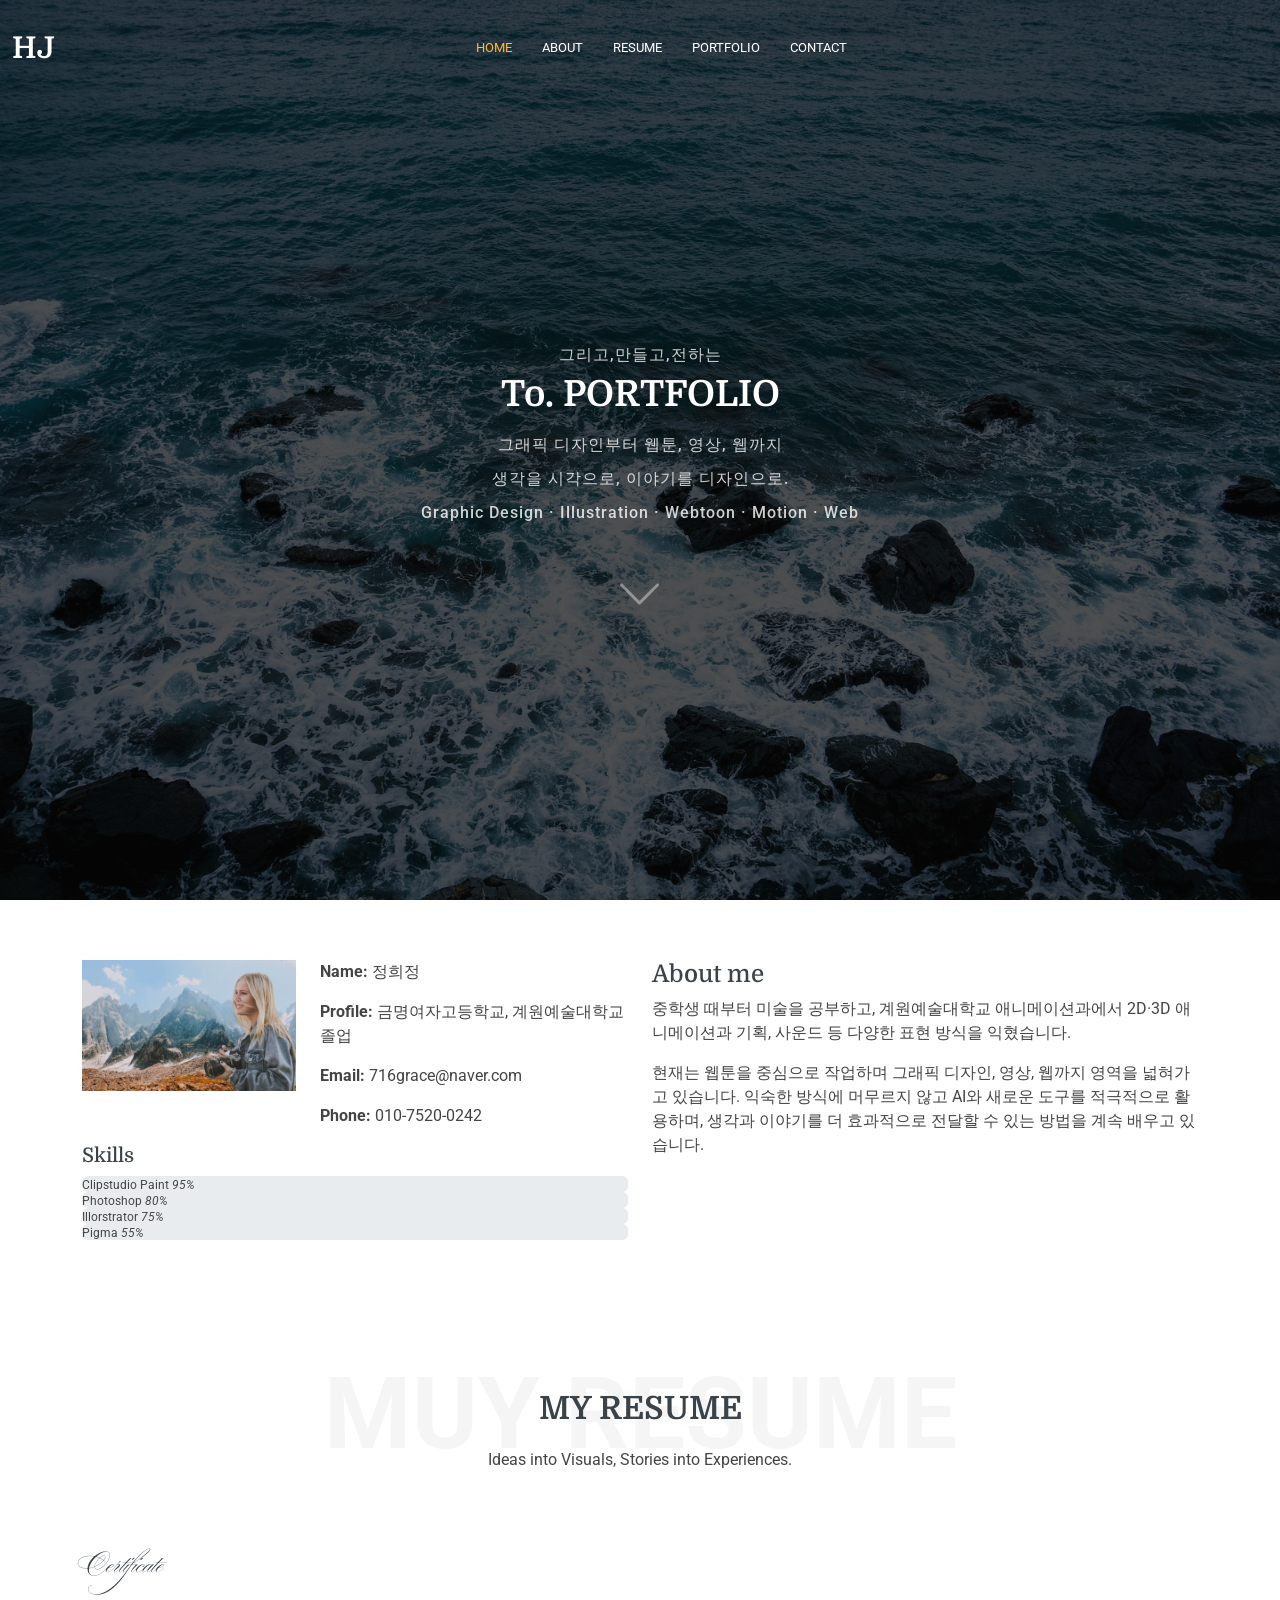
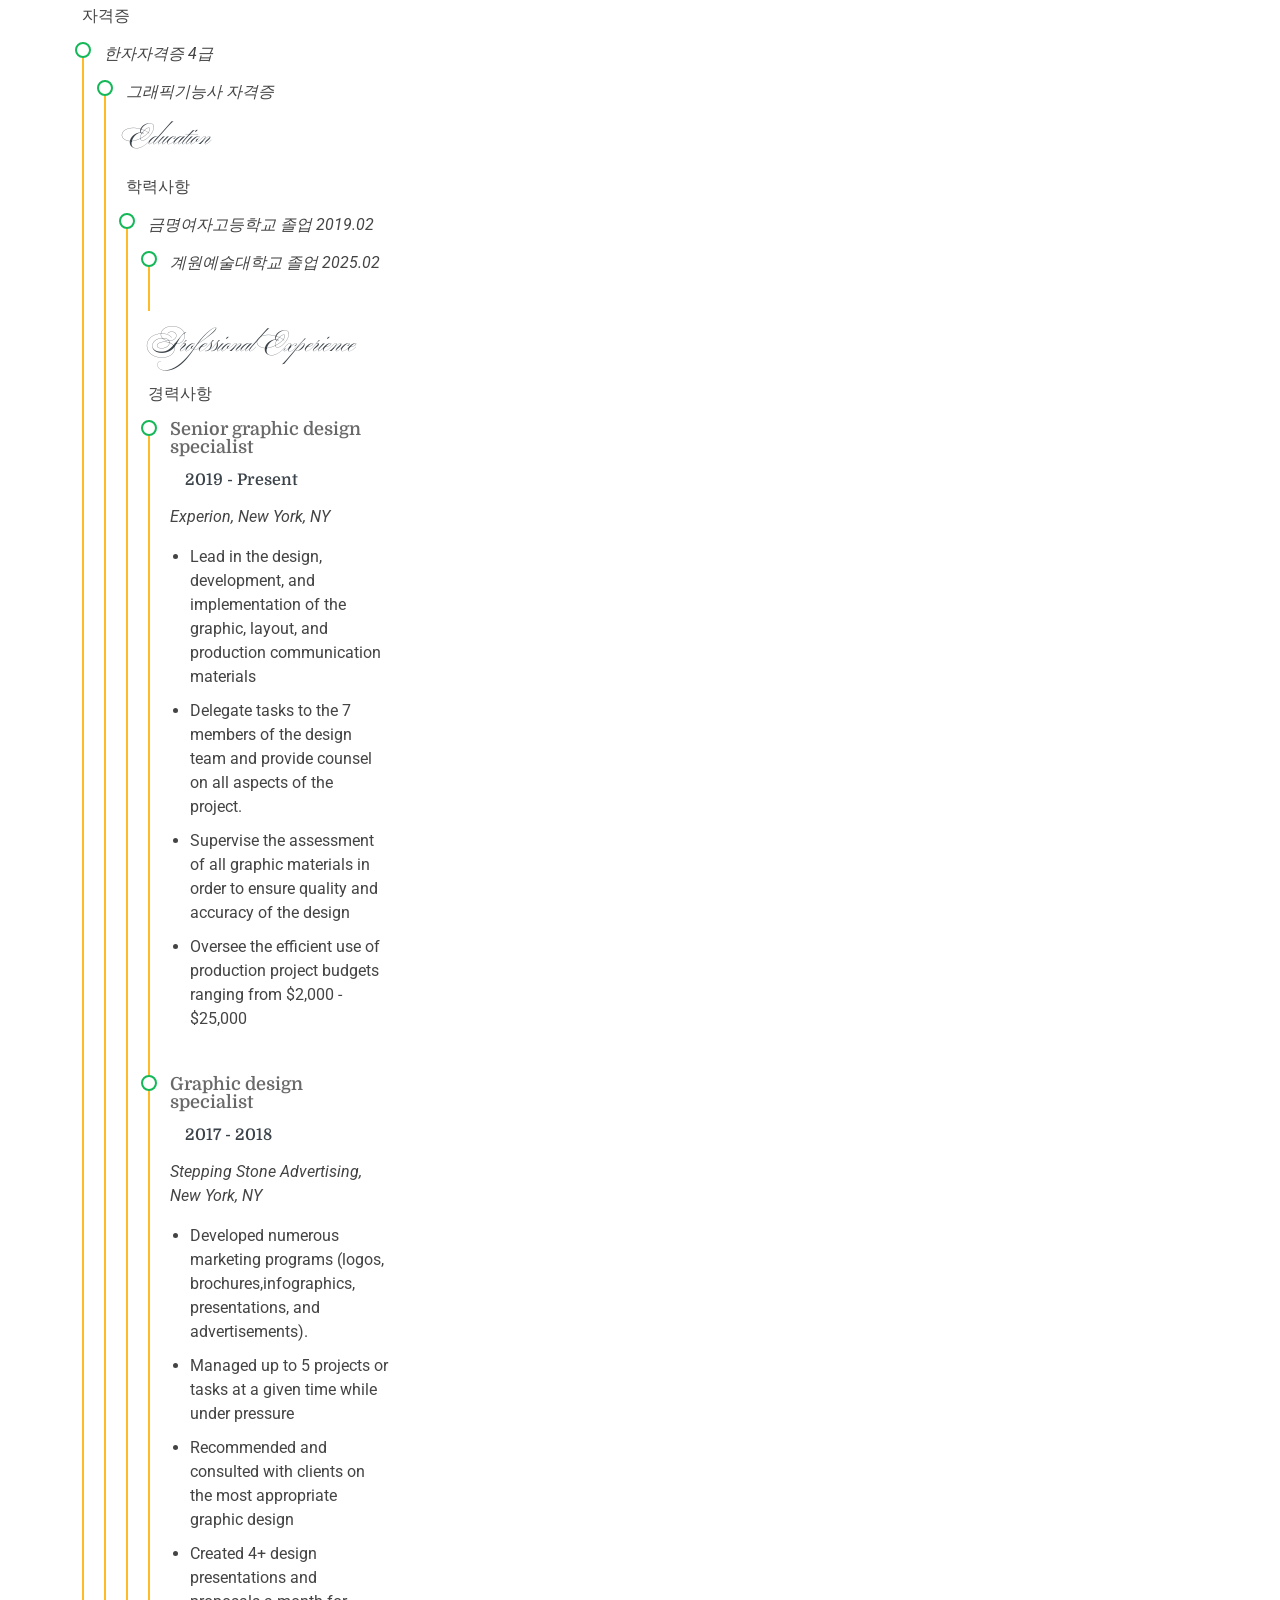
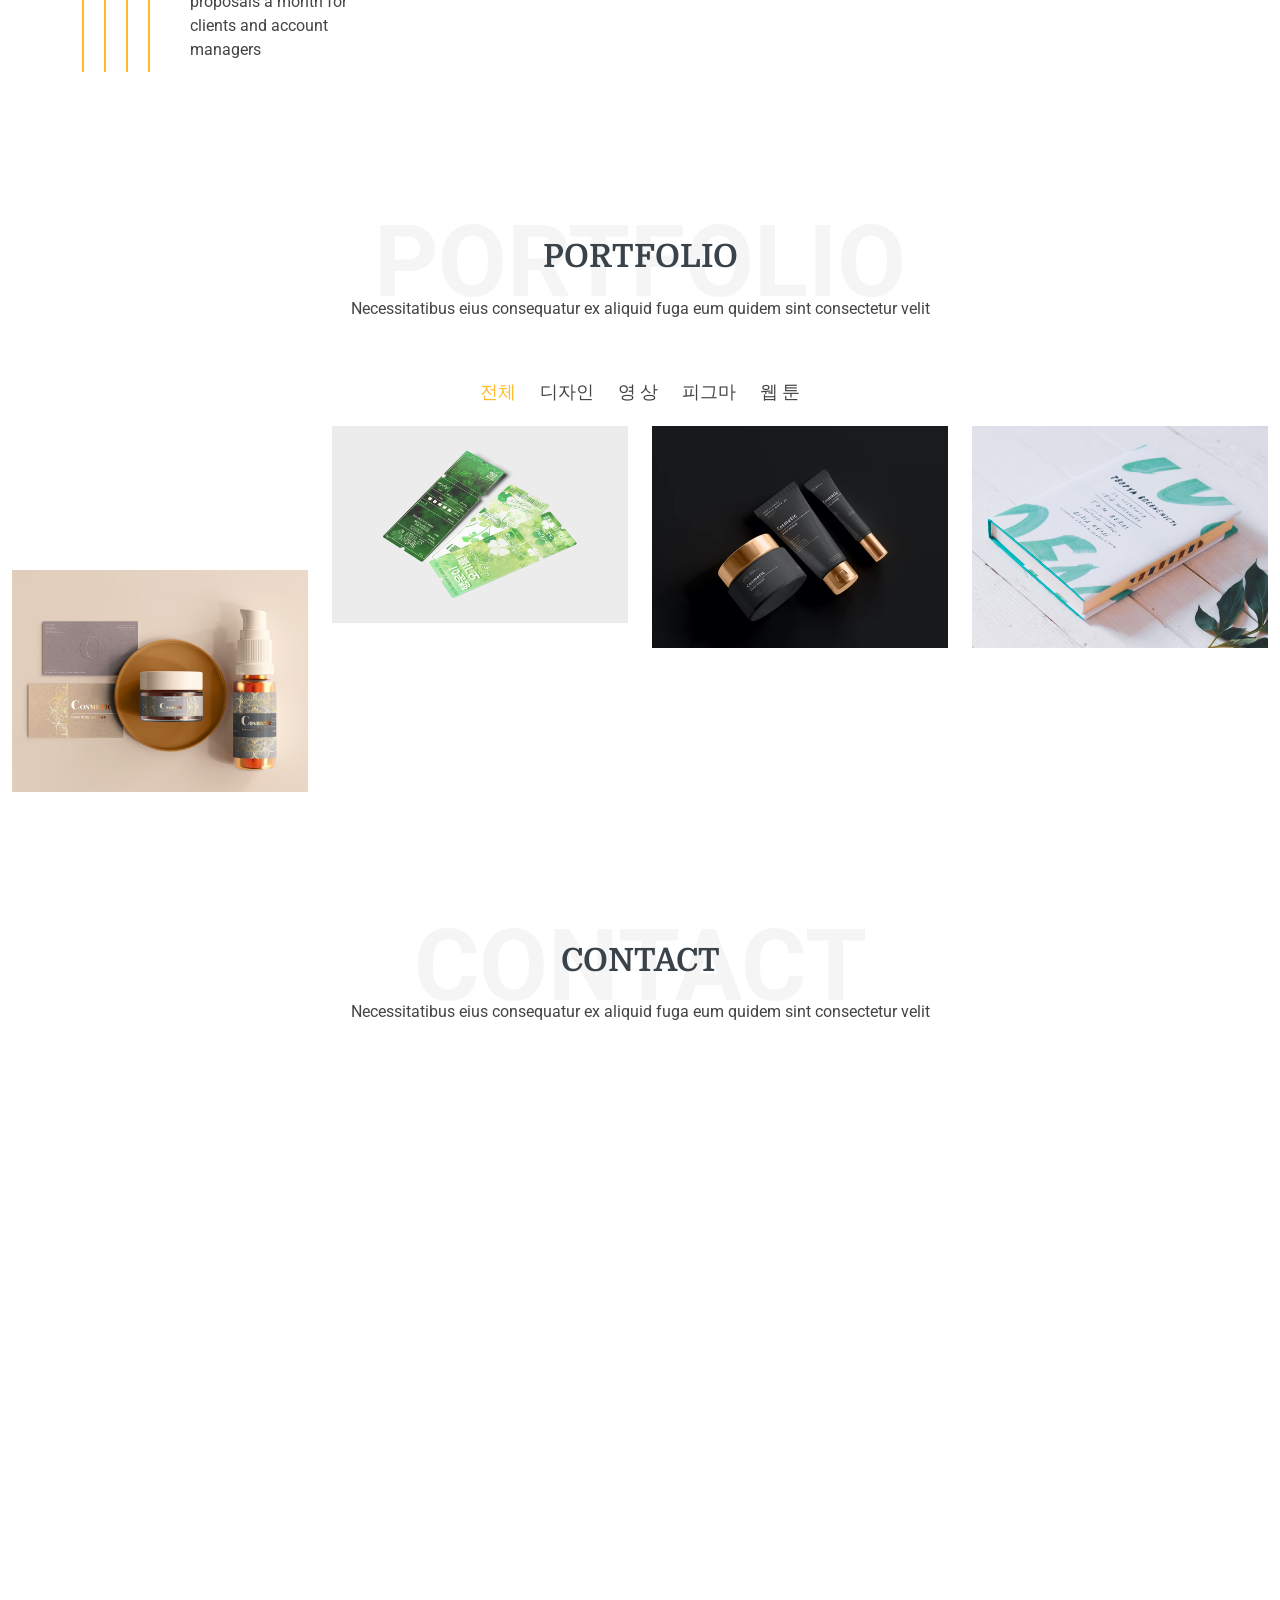
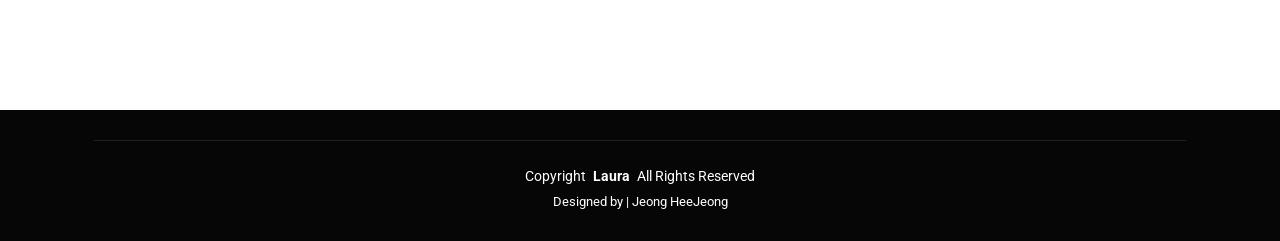
==== commit f5e9741c: "Add files via upload" ====
--- a/index.html
+++ b/index.html
@@ -12,7 +12,7 @@
   <title>정희정 포트폴리오</title>
 
   <!-- Favicons -->
-  <link href="assets/img/favicon.png" rel="icon">
+  <link href="assets/img/아이콘 파랑.ico" rel="icon">
   <link href="assets/img/apple-touch-icon.png" rel="apple-touch-icon">
 
   <!-- Fonts -->
@@ -42,7 +42,7 @@
         <!-- Uncomment the line below if you also wish to use an image logo -->
         <!-- <img src="assets/img/logo.png" alt=""> -->
         <!-- <img src="./assets/img/apple-touch-icon.png" alt="">-->
-        <h1 class="sitename ballet-kim">Jeong HeeJeong</h1>
+        <h1 class="sitename ballet-kim">HJ</h1>
       </a>
 
       <nav id="navmenu" class="navmenu">
@@ -59,10 +59,10 @@
       </nav>
 
       <div class="header-social-links">
-        <a href="#" class="twitter"><i class="bi bi-twitter-x"></i></a>
+        <!-- <a href="#" class="twitter"><i class="bi bi-twitter-x"></i></a>
         <a href="#" class="facebook"><i class="bi bi-facebook"></i></a>>
         <a href="#" class="instagram"><i class="bi bi-instagram"></i></a>
-        <a href="#" class="linkedin"><i class="bi bi-linkedin"></i></a>
+        <a href="#" class="linkedin"><i class="bi bi-linkedin"></i></a> -->
       </div>
 
     </div>
@@ -76,57 +76,84 @@
       <img src="assets/img/yujeong_huh-korea-5531890_1920.jpg" alt="" data-aos="fade-in">
 
       <div class="container text-center" data-aos="flip-left" data-aos-delay="500">
-        <h2 class="ballet-kim">Centum Kim</h2>
-        <p>웹툰, 디자인 전문입니다.</p>
+        <p>그리고,만들고,전하는</p>
+        <h2 class="ballet-kim"> To. PORTFOLIO</h2>
+        <p>그래픽 디자인부터 웹툰, 영상, 웹까지 </p>
+        <p>생각을 시각으로, 이야기를 디자인으로.</p>
+        <P>Graphic Design · Illustration · Webtoon · Motion · Web</P>
         <a href="#portfolio" class="btn-scroll" title="Scroll Down"><i class="bi bi-chevron-down"></i></a>
       </div>
 
     </section><!-- /Hero Section -->
+
 
     <!-- About Section -->
     <section id="about" class="about section">
 
-      <!-- Section Title -->
-      <div class="container section-title" data-aos="fade-up">
-        <span class="description-title">About me</span>
-        <h2>About Me</h2>
-        <p>Necessitatibus eius consequatur ex aliquid fuga eum quidem sint consectetur velit</p>
-      </div><!-- End Section Title -->
-
-      <div class="container" data-aos="fade-up" data-aos-delay="100">
-
-        <div class="row gy-4 justify-content-center">
-          <div class="col-lg-4">
-            <img src="assets/img/parkjunbum-bird-7000837_1920.jpg" class="img-fluid" alt="">
+      <div class="container" data-aos="zoom-in" data-aos-delay="100">
+
+        <div class="row gy-4">
+          <div class="col-md-6">
+
+            <div class="row justify-content-between gy-4">
+              <div class="col-lg-5">
+                <img src="assets/img/hero-bg.jpg" class="img-fluid" alt="">
+              </div>
+              <div class="col-lg-7 about-info">
+                <p><strong>Name: </strong> <span>정희정</span></p>
+                <p><strong>Profile: </strong> <span>금명여자고등학교, 계원예술대학교 졸업</span></p>
+                <p><strong>Email: </strong> <span>716grace@naver.com</span></p>
+                <p><strong>Phone: </strong> <span>010-7520-0242</span></p>
+              </div>
+            </div>
+
+            <div class="skills-content skills-animation">
+
+              <h5>Skills</h5>
+
+              <div class="progress">
+                <span class="skill"><span>Clipstudio Paint</span> <i class="val">95%</i></span>
+                <div class="progress-bar-wrap">
+                  <div class="progress-bar" role="progressbar" aria-valuenow="95" aria-valuemin="0" aria-valuemax="100"></div>
+                </div>
+              </div><!-- End Skills Item -->
+
+              <div class="progress">
+                <span class="skill"><span>Photoshop</span> <i class="val">80%</i></span>
+                <div class="progress-bar-wrap">
+                  <div class="progress-bar" role="progressbar" aria-valuenow="80" aria-valuemin="0" aria-valuemax="100"></div>
+                </div>
+              </div><!-- End Skills Item -->
+
+              <div class="progress">
+                <span class="skill"><span>Illorstrator</span> <i class="val">75%</i></span>
+                <div class="progress-bar-wrap">
+                  <div class="progress-bar" role="progressbar" aria-valuenow="75" aria-valuemin="0" aria-valuemax="100"></div>
+                </div>
+              </div><!-- End Skills Item -->
+
+              <div class="progress">
+                <span class="skill"><span>Pigma</span> <i class="val">55%</i></span>
+                <div class="progress-bar-wrap">
+                  <div class="progress-bar" role="progressbar" aria-valuenow="55" aria-valuemin="0" aria-valuemax="100"></div>
+                </div>
+              </div><!-- End Skills Item -->
+
+            </div>
           </div>
-          <div class="col-lg-8 content">
-            <h2>UI/UX Designer &amp; Web Developer.</h2>
-            <p class="fst-italic py-3">
-              Lorem ipsum dolor sit amet, consectetur adipiscing elit, sed do eiusmod tempor incididunt ut labore et dolore
-              magna aliqua.
-            </p>
-            <div class="row">
-              <div class="col-lg-6">
-                <ul>
-                  <li><i class="bi bi-chevron-right"></i> <strong>Birthday:</strong> <span>2001.07.16</span></li>
-                  <li><i class="bi bi-chevron-right"></i> <strong>Website:</strong> <span>www.example.com</span></li>
-                  <li><i class="bi bi-chevron-right"></i> <strong>Phone:</strong> <span>010-7520-0242</span></li>
-                  <li><i class="bi bi-chevron-right"></i> <strong>City:</strong> <span>부산, 한국</span></li>
-                </ul>
-              </div>
-              <div class="col-lg-6">
-                <ul>
-                  <li><i class="bi bi-chevron-right"></i> <strong>Age:</strong> <span>26</span></li>
-                  <li><i class="bi bi-chevron-right"></i> <strong>Degree:</strong> <span>계원예술대학교</span></li>
-                  <li><i class="bi bi-chevron-right"></i> <strong>Email:</strong> <span>716grace53@gmail.com</span></li>
-                  <li><i class="bi bi-chevron-right"></i> <strong>Freelance:</strong> <span>사용 가능</span></li>
-                </ul>
-              </div>
-            </div>
-            <p class="py-3">
-              Officiis eligendi itaque labore et dolorum mollitia officiis optio vero. Quisquam sunt adipisci omnis et ut. Nulla accusantium dolor incidunt officia tempore. Et eius omnis.
-              Cupiditate ut dicta maxime officiis quidem quia. Sed et consectetur qui quia repellendus itaque neque.
-            </p>
+
+          <div class="col-md-6">
+            <div class="about-me">
+              <h4>About me</h4>
+              <p>
+                중학생 때부터 미술을 공부하고, 계원예술대학교 애니메이션과에서 2D·3D 애니메이션과 기획, 사운드 등 다양한 표현 방식을 익혔습니다.
+              </p>
+              <p>
+                현재는 웹툰을 중심으로 작업하며 그래픽 디자인, 영상, 웹까지 영역을 넓혀가고 있습니다. 익숙한 방식에 머무르지 않고 AI와 새로운 도구를 적극적으로 활용하며, 생각과 이야기를 더 효과적으로 전달할 수 있는 방법을 계속 배우고 있습니다.
+              </p>
+              
+              </p>
+            </div>
           </div>
         </div>
 
@@ -141,7 +168,7 @@
       <div class="container section-title" data-aos="fade-up">
         <span class="description-title">Muy Resume</span>
         <h2>My Resume</h2>
-        <p>Necessitatibus eius consequatur ex aliquid fuga eum quidem sint consectetur velit</p>
+        <p>Ideas into Visuals, Stories into Experiences.</p>
       </div><!-- End Section Title -->
 
       <div class="container">
@@ -149,37 +176,44 @@
         <div class="row">
 
           <div class="col-lg-6" data-aos="fade-up" data-aos-delay="100">
-            <h3 class="resume-title ballet-kim">Sumary</h3>
-
-            <div class="resume-item pb-0">
-              <h4>Brandon Johnson</h4>
-              <p><em>Innovative and deadline-driven Graphic Designer with 3+ years of experience designing and developing user-centered digital/print marketing material from initial concept to final, polished deliverable.</em></p>
-              <ul>
-                <li>Portland par 127,Orlando, FL</li>
-                <li>(123) 456-7891</li>
-                <li>alice.barkley@example.com</li>
-              </ul>
-            </div><!-- Edn Resume Item -->
+            <h3 class="resume-title ballet-kim">Certificate</h3>
+            <p>자격증</p>
+
+            <div class="resume-item">
+              <!-- <h4>Master of Fine Arts &amp; Graphic Design</h4>
+              <h5>2015 - 2016</h5> -->
+              <p><em>한자자격증 4급 </em></p>
+              <!-- <p>Qui deserunt veniam. Et sed aliquam labore tempore sed quisquam iusto autem sit. Ea vero voluptatum qui ut dignissimos deleniti nerada porti sand markend</p>
+            </div>Edn Resume Item -->
+
+            <div class="resume-item">
+              <!-- <h4>Master of Fine Arts &amp; Graphic Design</h4>
+              <h5>2015 - 2016</h5> -->
+              <p><em>그래픽기능사 자격증 </em></p>
+              <!-- <p>Qui deserunt veniam. Et sed aliquam labore tempore sed quisquam iusto autem sit. Ea vero voluptatum qui ut dignissimos deleniti nerada porti sand markend</p>
+            </div>Edn Resume Item -->
 
             <h3 class="resume-title">Education</h3>
+            <p>학력사항</p>
             <div class="resume-item">
-              <h4>Master of Fine Arts &amp; Graphic Design</h4>
-              <h5>2015 - 2016</h5>
-              <p><em>Rochester Institute of Technology, Rochester, NY</em></p>
-              <p>Qui deserunt veniam. Et sed aliquam labore tempore sed quisquam iusto autem sit. Ea vero voluptatum qui ut dignissimos deleniti nerada porti sand markend</p>
-            </div><!-- Edn Resume Item -->
+              <!-- <h4>Master of Fine Arts &amp; Graphic Design</h4>
+              <h5>2015 - 2016</h5> -->
+              <p><em>금명여자고등학교 졸업 2019.02</em></p>
+              <!-- <p>Qui deserunt veniam. Et sed aliquam labore tempore sed quisquam iusto autem sit. Ea vero voluptatum qui ut dignissimos deleniti nerada porti sand markend</p>
+            </div>Edn Resume Item -->
 
             <div class="resume-item">
-              <h4>Bachelor of Fine Arts &amp; Graphic Design</h4>
-              <h5>2010 - 2014</h5>
-              <p><em>Rochester Institute of Technology, Rochester, NY</em></p>
-              <p>Quia nobis sequi est occaecati aut. Repudiandae et iusto quae reiciendis et quis Eius vel ratione eius unde vitae rerum voluptates asperiores voluptatem Earum molestiae consequatur neque etlon sader mart dila</p>
-            </div><!-- Edn Resume Item -->
+              <!-- <h4>Bachelor of Fine Arts &amp; Graphic Design</h4>
+              <h5>2010 - 2014</h5> -->
+              <p><em>계원예술대학교 졸업 2025.02</em></p>
+              <!-- <p>Quia nobis sequi est occaecati aut. Repudiandae et iusto quae reiciendis et quis Eius vel ratione eius unde vitae rerum voluptates asperiores voluptatem Earum molestiae consequatur neque etlon sader mart dila</p>
+            </div>Edn Resume Item -->
 
           </div>
 
           <div class="col-lg-6" data-aos="fade-up" data-aos-delay="200">
             <h3 class="resume-title">Professional Experience</h3>
+            <p>경력사항</p>
             <div class="resume-item">
               <h4>Senior graphic design specialist</h4>
               <h5>2019 - Present</h5>
@@ -232,16 +266,18 @@
             <li data-filter=".filter-app">디자인</li>
             <li data-filter=".filter-product">영 상</li>
             <li data-filter=".filter-branding">피그마</li>
-            <!-- <li data-filter=".filter-books"></li> -->
+            <li data-filter=".filter-books">웹 툰</li>
           </ul><!-- End Portfolio Filters -->
 
-          <div class="row g-0 isotope-container" data-aos="fade-up" data-aos-delay="200">
+          <div class="row g-4 isotope-container" data-aos="fade-up" data-aos-delay="200">
 
             <div class="col-xl-3 col-lg-4 col-md-6 portfolio-item isotope-item filter-app">
               <div class="portfolio-content h-100">
-                <img src="assets/img/yujeong_huh-korea-5531890_1920.jpg" class="img-fluid" alt="">
-                <div class="portfolio-info">
-                  <a href="assets/img/portfolio/app-1.jpg" data-gallery="portfolio-gallery-app" class="glightbox preview-link"><i class="bi bi-zoom-in"></i></a>
+                <img src="assets/img/portfolio/티켓asd3.jpg" class="img-fluid" alt="">
+                <div class="portfolio-info">
+                  <h4>축제 리디자인</h4>
+                  <p>대학축제 포스터+리플렛</p>
+                  <a href="assets/img/portfolio/티켓asd3.jpg" data-gallery="portfolio-gallery-app" class="glightbox preview-link"><i class="bi bi-zoom-in"></i></a>
                   <a href="portfolio-details-1.html" title="More Details" class="details-link"><i class="bi bi-link-45deg"></i></a>
                 </div>
               </div>
@@ -251,6 +287,8 @@
               <div class="portfolio-content h-100">
                 <img src="assets/img/티켓asd3.jpg" class="img-fluid" alt="">
                 <div class="portfolio-info">
+                  <h4>홍보 영상 제작</h4>
+                  <p>부산브랜딩페스타 홍보 영상</p>
                   <a href="assets/img/portfolio/product-1.jpg" data-gallery="portfolio-gallery-product" class="glightbox preview-link"><i class="bi bi-zoom-in"></i></a>
                   <a href="portfolio-details-2.html" title="More Details" class="details-link"><i class="bi bi-link-45deg"></i></a>
                 </div>
@@ -261,8 +299,10 @@
               <div class="portfolio-content h-100">
                 <img src="assets/img/portfolio/branding-1.jpg" class="img-fluid" alt="">
                 <div class="portfolio-info">
+                  <h4>팀 프로젝트</h4>
+                  <p>아덴블랑제리 웹페이지</p>
                   <a href="assets/img/portfolio/branding-1.jpg" data-gallery="portfolio-gallery-branding" class="glightbox preview-link"><i class="bi bi-zoom-in"></i></a>
-                  <a href="portfolio-details.html" title="More Details" class="details-link"><i class="bi bi-link-45deg"></i></a>
+                  <a href="portfolio-details-1-6.html" title="More Details" class="details-link"><i class="bi bi-link-45deg"></i></a>
                 </div>
               </div>
             </div><!-- End Portfolio Item -->
@@ -271,6 +311,8 @@
               <div class="portfolio-content h-100">
                 <img src="assets/img/portfolio/books-1.jpg" class="img-fluid" alt="">
                 <div class="portfolio-info">
+                  <h4>웹툰 어시스트</h4>
+                  <p>어린 악당의 해피엔딩을 위하여 후보정</p>
                   <a href="assets/img/portfolio/books-1.jpg" data-gallery="portfolio-gallery-book" class="glightbox preview-link"><i class="bi bi-zoom-in"></i></a>
                   <a href="portfolio-details.html" title="More Details" class="details-link"><i class="bi bi-link-45deg"></i></a>
                 </div>
@@ -279,19 +321,23 @@
 
             <div class="col-xl-3 col-lg-4 col-md-6 portfolio-item isotope-item filter-app">
               <div class="portfolio-content h-100">
-                <img src="assets/img/portfolio/app-2.jpg" class="img-fluid" alt="">
-                <div class="portfolio-info">
-                  <a href="assets/img/portfolio/app-2.jpg" data-gallery="portfolio-gallery-app" class="glightbox preview-link"><i class="bi bi-zoom-in"></i></a>
-                  <a href="portfolio-details.html" title="More Details" class="details-link"><i class="bi bi-link-45deg"></i></a>
+                <img src="assets/img/portfolio/로고디자인흑백.png" class="img-fluid" alt="">
+                <div class="portfolio-info">
+                  <h4>로고 디자인</h4>
+                  <p>사진관 네모네 로고 디자인</p>
+                  <a href="assets/img/portfolio/로고디자인흑백.png" data-gallery="portfolio-gallery-app" class="glightbox preview-link"><i class="bi bi-zoom-in"></i></a>
+                  <a href="portfolio-details-1-2.html" title="More Details" class="details-link"><i class="bi bi-link-45deg"></i></a>
                 </div>
               </div>
             </div><!-- End Portfolio Item -->
 
             <div class="col-xl-3 col-lg-4 col-md-6 portfolio-item isotope-item filter-product">
               <div class="portfolio-content h-100">
-                <img src="assets/img/ChatGPT Image 2026년 7월 31일 오후 12_34_53.png" class="img-fluid" alt="">
-                <div class="portfolio-info">
-                  <a href="assets/img/portfolio/product-2.jpg" data-gallery="portfolio-gallery-product" class="glightbox preview-link"><i class="bi bi-zoom-in"></i></a>
+                <img src="assets/img/portfolio/아덴목업.png" class="img-fluid" alt="">
+                <div class="portfolio-info">
+                  <h4>팀 프로젝트</h4>
+                  <p>아덴블랑제리 홍보 영상</p>
+                  <a href="assets/img/portfolio/아덴목업.png" data-gallery="portfolio-gallery-product" class="glightbox preview-link"><i class="bi bi-zoom-in"></i></a>
                   <a href="portfolio-details-3.html" title="More Details" class="details-link"><i class="bi bi-link-45deg"></i></a>
                 </div>
               </div>
@@ -301,58 +347,56 @@
               <div class="portfolio-content h-100">
                 <img src="assets/img/portfolio/branding-2.jpg" class="img-fluid" alt="">
                 <div class="portfolio-info">
+                  <h4>홍보 영상 템플릿 활용</h4>
+                  <p>2026 아시안 게임 홍보 영상</p>
                   <a href="assets/img/portfolio/branding-2.jpg" data-gallery="portfolio-gallery-branding" class="glightbox preview-link"><i class="bi bi-zoom-in"></i></a>
                   <a href="portfolio-details.html" title="More Details" class="details-link"><i class="bi bi-link-45deg"></i></a>
                 </div>
               </div>
             </div><!-- End Portfolio Item -->
 
-            <div class="col-xl-3 col-lg-4 col-md-6 portfolio-item isotope-item filter-books">
-              <div class="portfolio-content h-100">
-                <img src="assets/img/portfolio/books-2.jpg" class="img-fluid" alt="">
-                <div class="portfolio-info">
-                  <a href="assets/img/portfolio/books-2.jpg" data-gallery="portfolio-gallery-book" class="glightbox preview-link"><i class="bi bi-zoom-in"></i></a>
-                  <a href="portfolio-details.html" title="More Details" class="details-link"><i class="bi bi-link-45deg"></i></a>
-                </div>
-              </div>
-            </div><!-- End Portfolio Item -->
-
             <div class="col-xl-3 col-lg-4 col-md-6 portfolio-item isotope-item filter-app">
               <div class="portfolio-content h-100">
-                <img src="assets/img/portfolio/app-3.jpg" class="img-fluid" alt="">
-                <div class="portfolio-info">
-                  <a href="assets/img/portfolio/app-3.jpg" data-gallery="portfolio-gallery-app" class="glightbox preview-link"><i class="bi bi-zoom-in"></i></a>
-                  <a href="portfolio-details.html" title="More Details" class="details-link"><i class="bi bi-link-45deg"></i></a>
-                </div>
-              </div>
-            </div><!-- End Portfolio Item -->
-
-            <div class="col-xl-3 col-lg-4 col-md-6 portfolio-item isotope-item filter-product">
-              <div class="portfolio-content h-100">
-                <img src="assets/img/portfolio/product-3.jpg" class="img-fluid" alt="">
-                <div class="portfolio-info">
-                  <a href="assets/img/portfolio/product-3.jpg" data-gallery="portfolio-gallery-product" class="glightbox preview-link"><i class="bi bi-zoom-in"></i></a>
-                  <a href="portfolio-details.html" title="More Details" class="details-link"><i class="bi bi-link-45deg"></i></a>
-                </div>
-              </div>
-            </div><!-- End Portfolio Item -->
-
-            <div class="col-xl-3 col-lg-4 col-md-6 portfolio-item isotope-item filter-branding">
-              <div class="portfolio-content h-100">
-                <img src="assets/img/portfolio/branding-3.jpg" class="img-fluid" alt="">
-                <div class="portfolio-info">
-                  <a href="assets/img/portfolio/branding-3.jpg" data-gallery="portfolio-gallery-branding" class="glightbox preview-link"><i class="bi bi-zoom-in"></i></a>
-                  <a href="portfolio-details.html" title="More Details" class="details-link"><i class="bi bi-link-45deg"></i></a>
-                </div>
-              </div>
-            </div><!-- End Portfolio Item -->
-
-            <div class="col-xl-3 col-lg-4 col-md-6 portfolio-item isotope-item filter-books">
-              <div class="portfolio-content h-100">
-                <img src="assets/img/portfolio/books-3.jpg" class="img-fluid" alt="">
-                <div class="portfolio-info">
-                  <a href="assets/img/portfolio/books-3.jpg" data-gallery="portfolio-gallery-book" class="glightbox preview-link"><i class="bi bi-zoom-in"></i></a>
-                  <a href="portfolio-details.html" title="More Details" class="details-link"><i class="bi bi-link-45deg"></i></a>
+                <img src="assets/img/portfolio/산신이.png" class="img-fluid" alt="">
+                <div class="portfolio-info">
+                  <h4>부산 국제 불교 박람회 캐릭터</h4>
+                  <p>산신이</p>
+                  <a href="assets/img/portfolio/산신 상세페이지.png" title="App 1" data-gallery="portfolio-gallery-app" class="glightbox preview-link"><i class="bi bi-zoom-in"></i></a>
+                  <a href="portfolio-details-1-3.html" title="More Details" class="details-link"><i class="bi bi-link-45deg"></i></a>
+                </div>
+              </div>
+            </div><!-- End Portfolio Item -->
+
+            <div class="col-xl-3 col-lg-4 col-md-6 portfolio-item isotope-item filter-app">
+              <div class="portfolio-content h-100">
+                <img src="assets/img/portfolio/아덴로고-불투명.png" class="img-fluid" alt="">
+                <div class="portfolio-info">
+                  <a href="assets/img/portfolio/아덴로고-불투명.png" data-gallery="portfolio-gallery-app" class="glightbox preview-link"><i class="bi bi-zoom-in"></i></a>
+                  <a href="portfolio-details-1-4.html" title="More Details" class="details-link"><i class="bi bi-link-45deg"></i></a>
+                </div>
+              </div>
+            </div><!-- End Portfolio Item -->
+
+            <div class="col-xl-3 col-lg-4 col-md-6 portfolio-item isotope-item filter-app">
+              <div class="portfolio-content h-100">
+                <img src="assets/img/portfolio/아덴-상시이벤트1.png" class="img-fluid" alt="">
+                <div class="portfolio-info">
+                  <h4>광고 그래픽 디자인</h4>
+                  <p>인스타그램 카드뉴스</p>
+                  <a href="assets/img/portfolio/아덴-상시이벤트1.png" data-gallery="portfolio-gallery-app" class="glightbox preview-link"><i class="bi bi-zoom-in"></i></a>
+                  <a href="portfolio-details-1-5.html" title="More Details" class="details-link"><i class="bi bi-link-45deg"></i></a>
+                </div>
+              </div>
+            </div><!-- End Portfolio Item -->
+
+             <div class="col-xl-3 col-lg-4 col-md-6 portfolio-item isotope-item filter-app">
+              <div class="portfolio-content h-100">
+                <img src="assets/img/portfolio/포들 썸네일.png" class="img-fluid" alt="">
+                <div class="portfolio-info">
+                  <h4>화장품 상세페이지 리메이크</h4>
+                  <p>포들 2x 프레쉬 밤투폼</p>
+                  <a href="assets/img/portfolio/포들상세페이지전체.png" title="App 1" data-gallery="portfolio-gallery-app" class="glightbox preview-link"><i class="bi bi-zoom-in"></i></a>
+                  
                 </div>
               </div>
             </div><!-- End Portfolio Item -->
@@ -461,16 +505,19 @@
   <div id="preloader"></div>
 
   <!-- Vendor JS Files -->
-  <script src="assets/vendor/bootstrap/js/bootstrap.bundle.min.js"></script>
-  <script src="assets/vendor/php-email-form/validate.js"></script>
-  <script src="assets/vendor/aos/aos.js"></script>
-  <script src="assets/vendor/swiper/swiper-bundle.min.js"></script>
-  <script src="assets/vendor/glightbox/js/glightbox.min.js"></script>
-  <script src="assets/vendor/imagesloaded/imagesloaded.pkgd.min.js"></script>
-  <script src="assets/vendor/isotope-layout/isotope.pkgd.min.js"></script>
-
-  <!-- Main JS File -->
-  <script src="assets/js/main.js"></script>
+<script src="assets/vendor/bootstrap/js/bootstrap.bundle.min.js"></script>
+<script src="assets/vendor/php-email-form/validate.js"></script>
+<script src="assets/vendor/aos/aos.js"></script>
+
+<!-- Skills 애니메이션용 -->
+<script src="assets/vendor/waypoints/noframework.waypoints.js"></script>
+
+<script src="assets/vendor/swiper/swiper-bundle.min.js"></script>
+<script src="assets/vendor/glightbox/js/glightbox.min.js"></script>
+<script src="assets/vendor/imagesloaded/imagesloaded.pkgd.min.js"></script>
+<script src="assets/vendor/isotope-layout/isotope.pkgd.min.js"></script>
+
+<script src="assets/js/main.js"></script>
 
 </body>
 
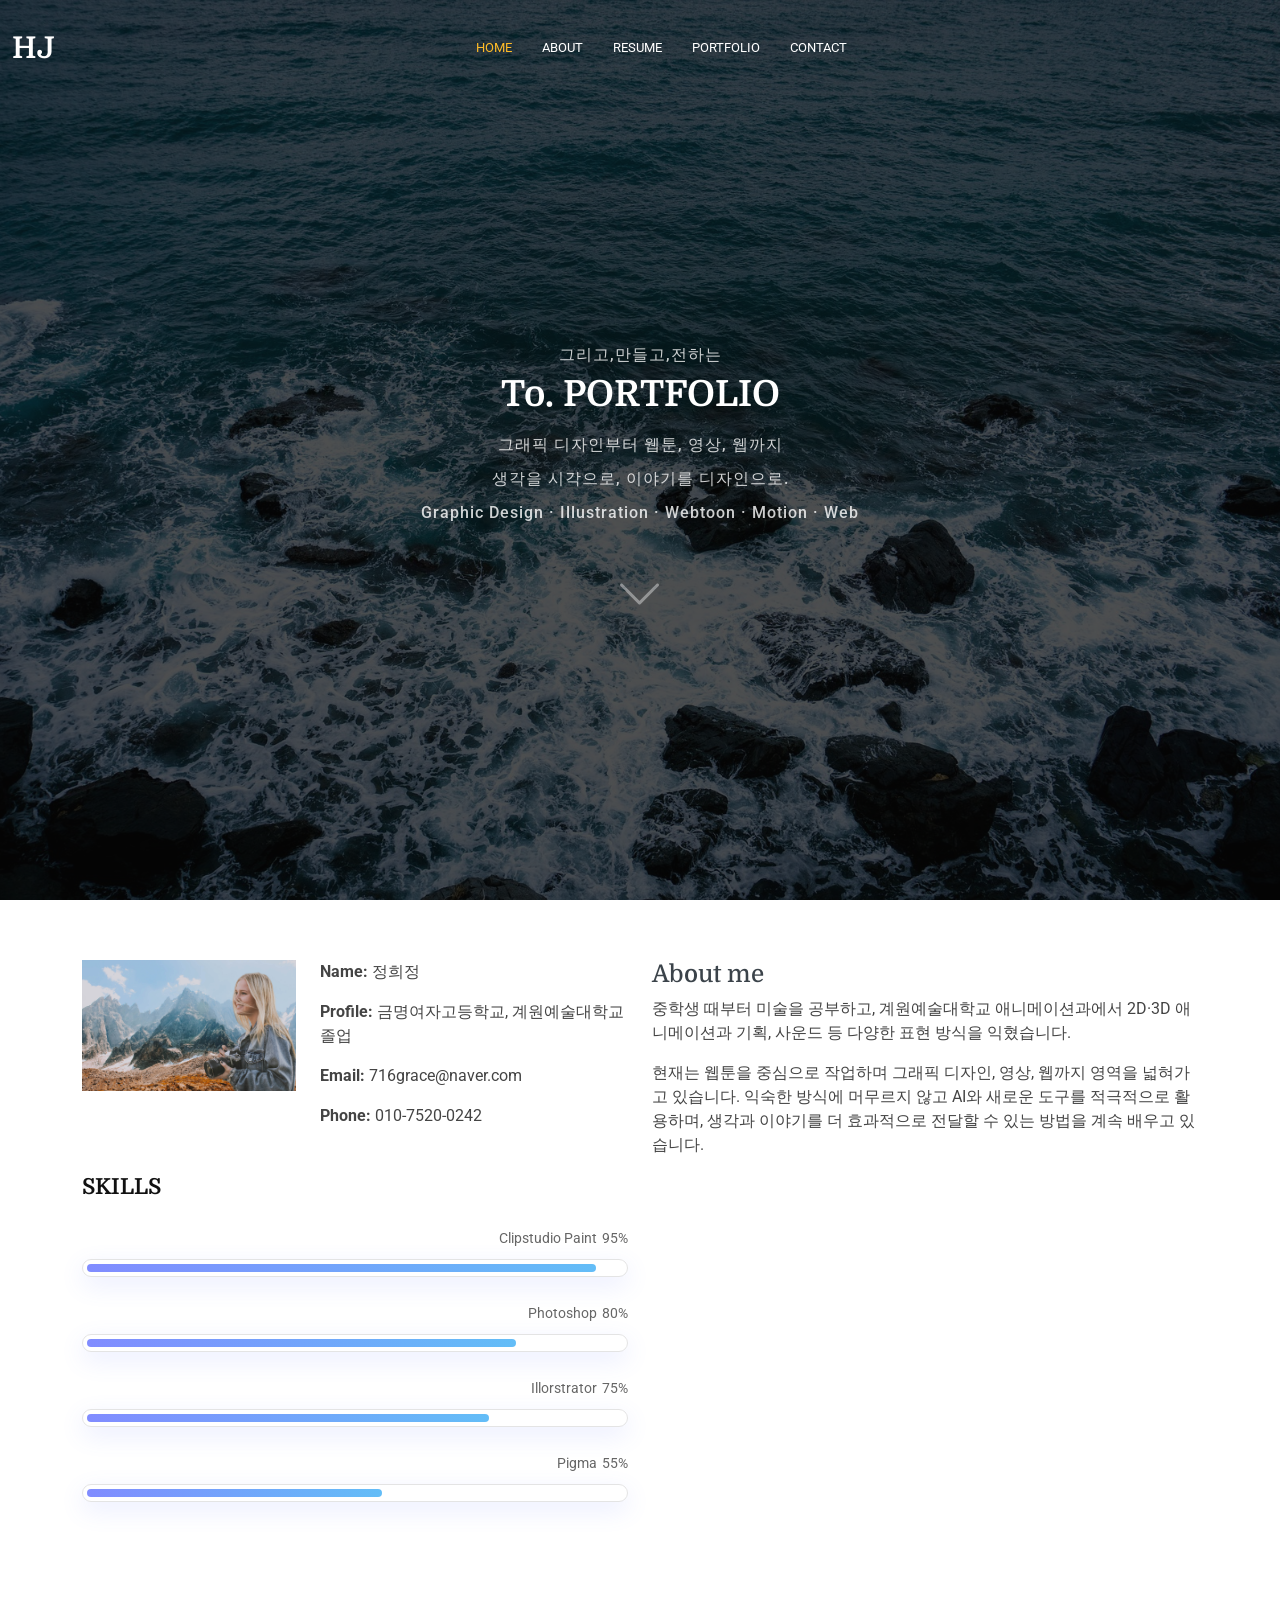
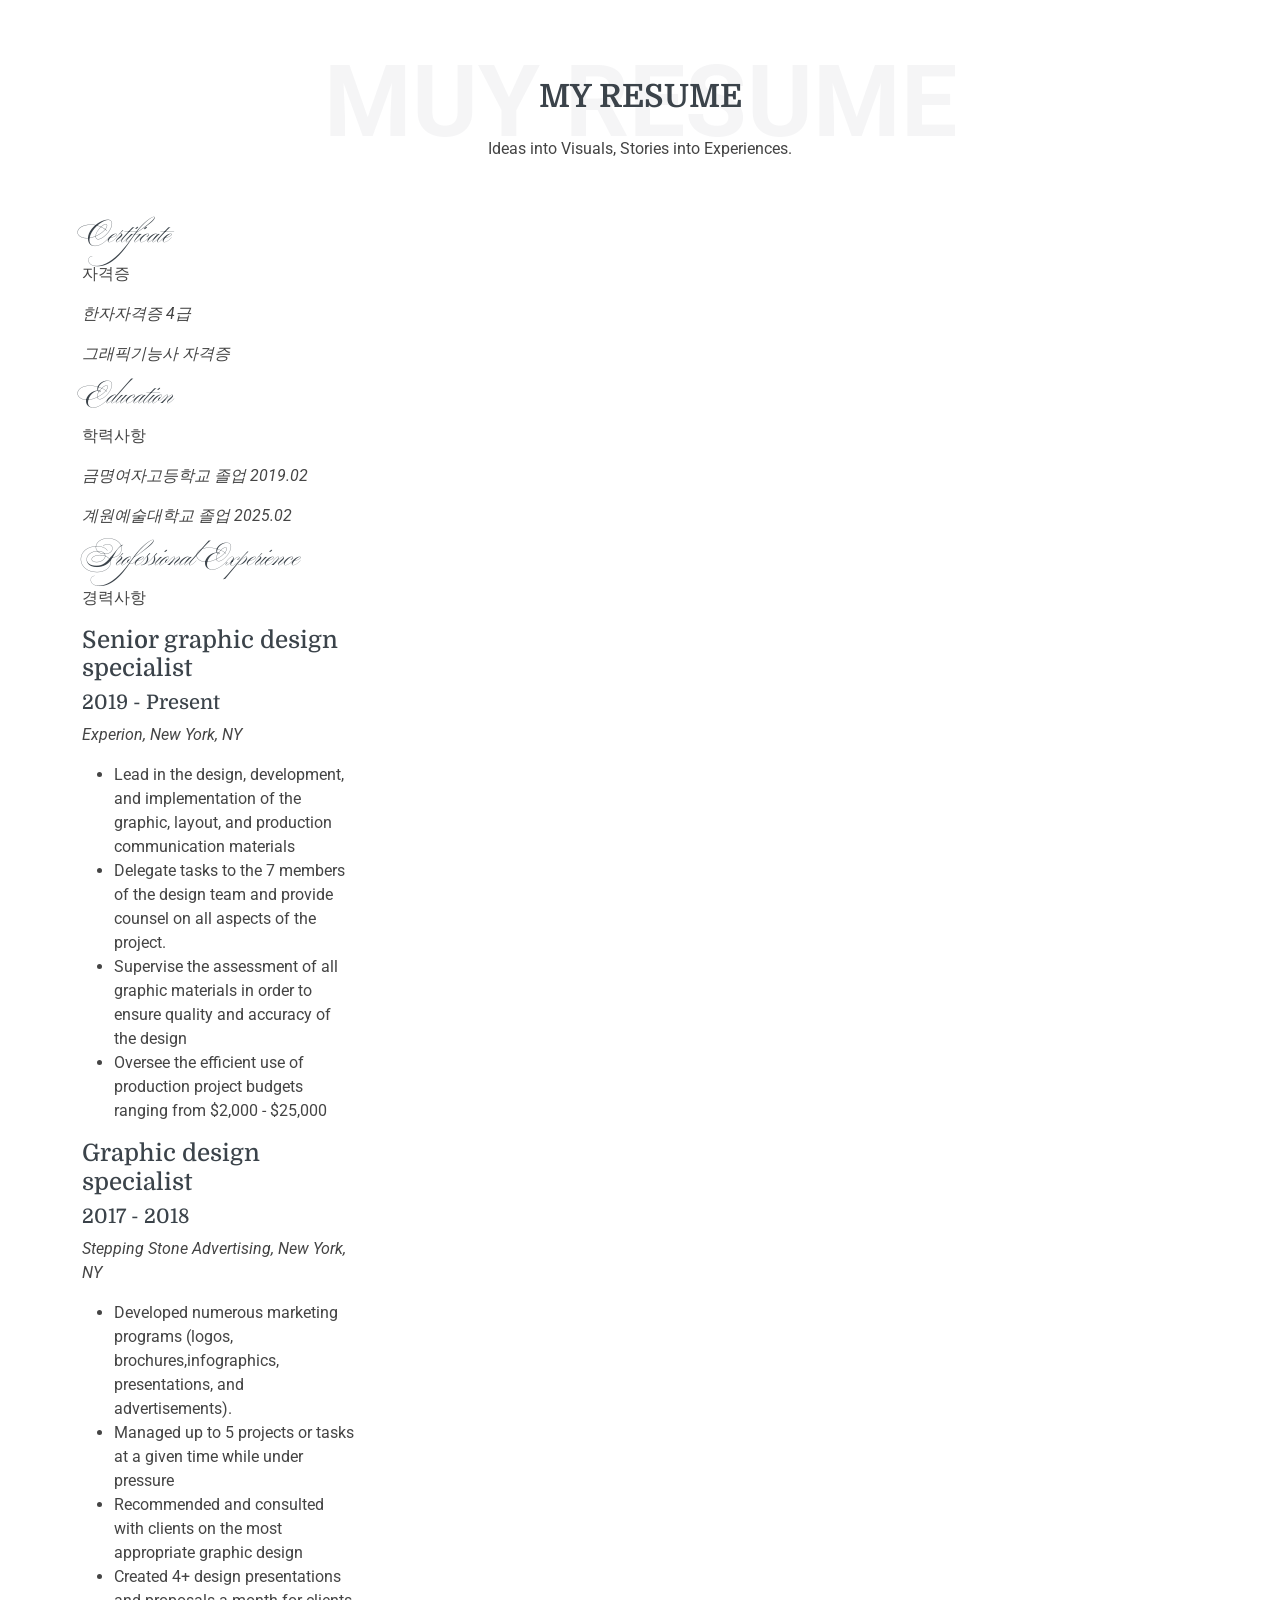
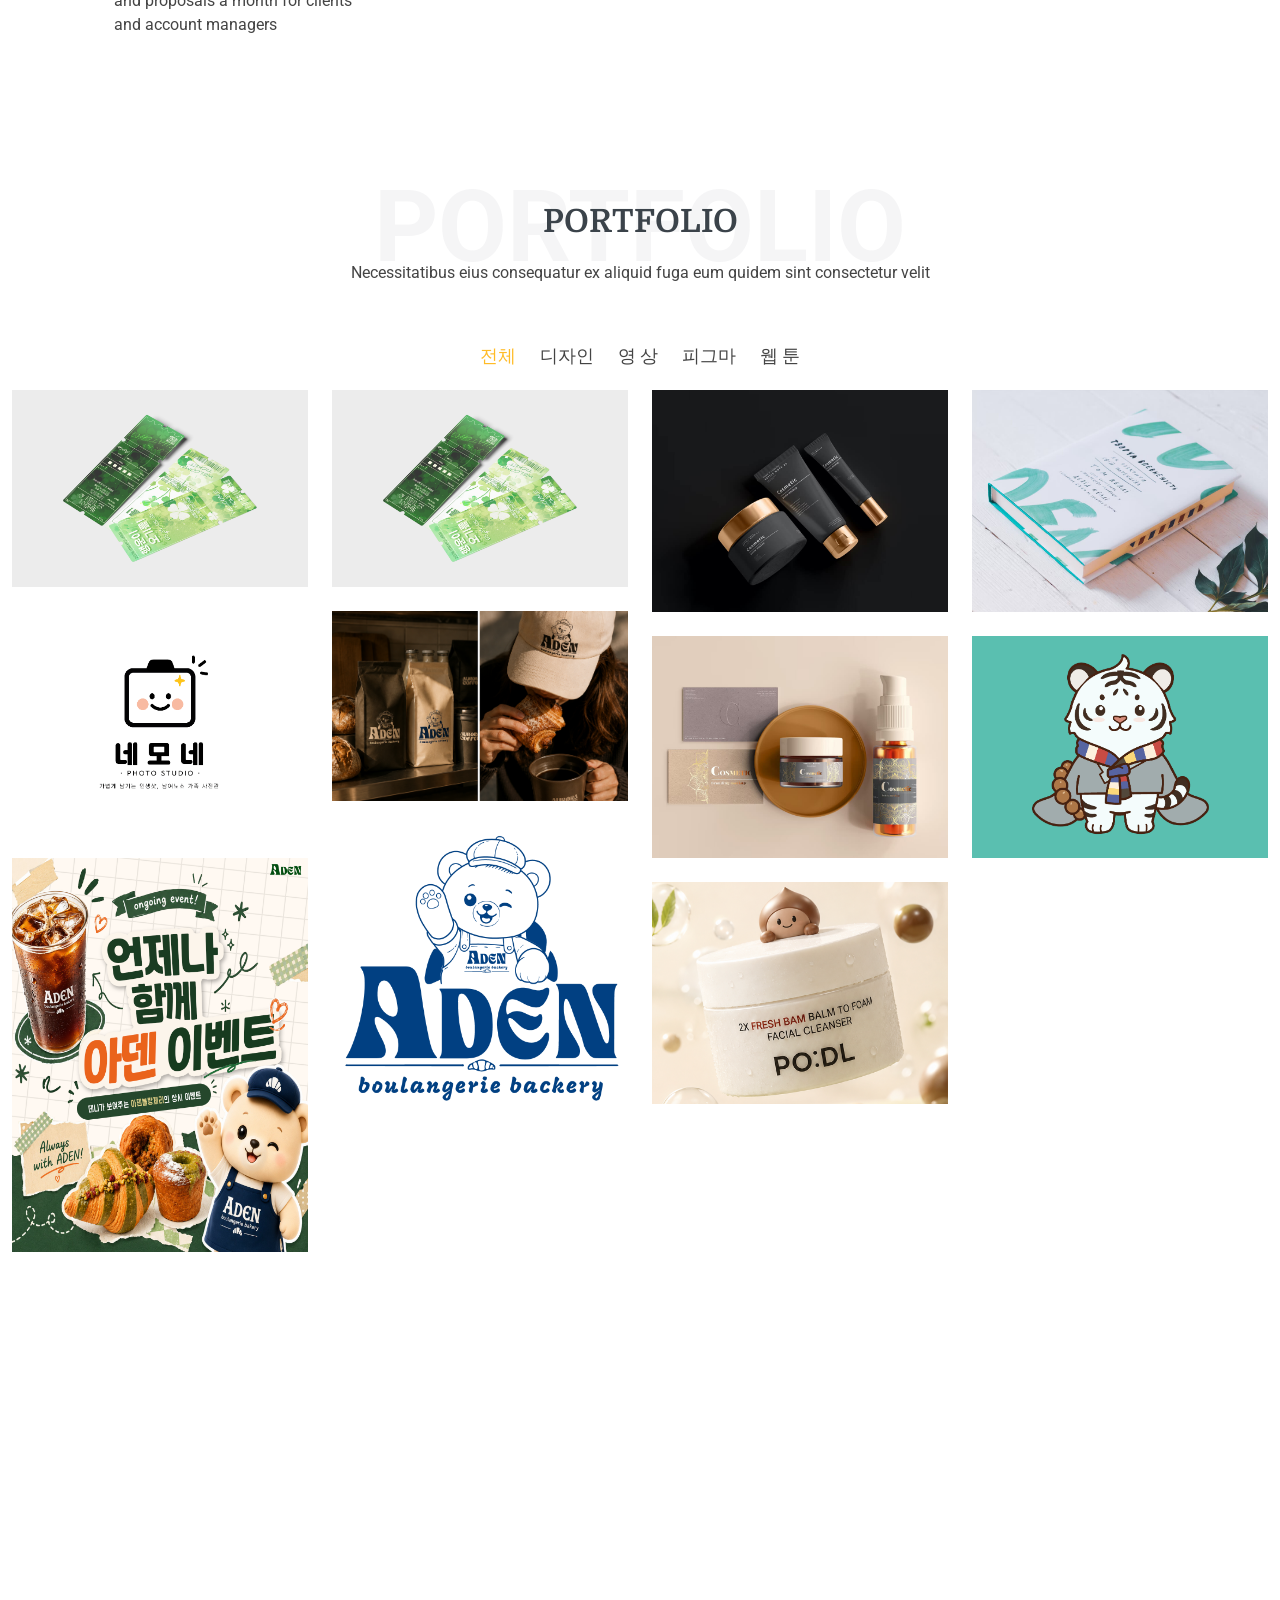
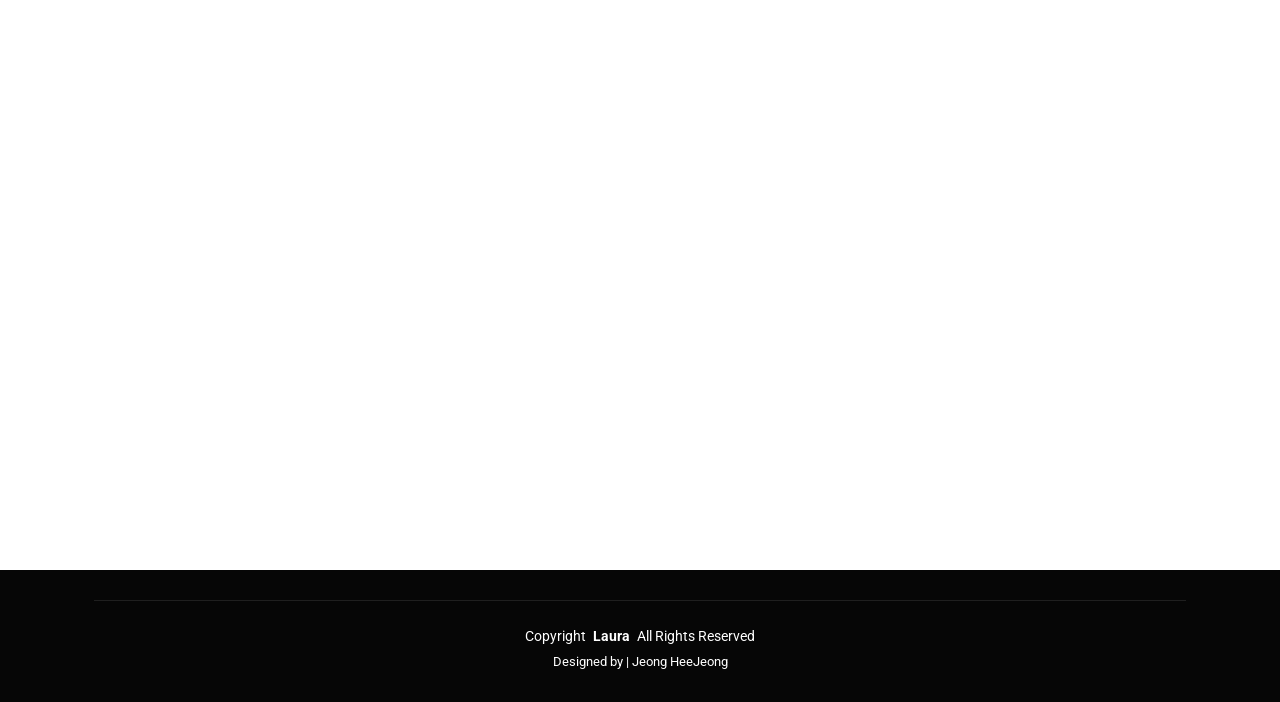
==== commit 90b01c23: "Update index.html" ====
--- a/index.html
+++ b/index.html
@@ -9,7 +9,7 @@
   <meta name="keywords" content="포토폴리오,html,css,js,영상,디자인,웹툰">
   <meta name="robots" content="noindex, nofollow">
 
-  <title>정희정 포트폴리오</title>
+  <title>정희정s 포트폴리오</title>
 
   <!-- Favicons -->
   <link href="assets/img/아이콘 파랑.ico" rel="icon">
--- a/assets/css/main.css
+++ b/assets/css/main.css
@@ -794,90 +794,76 @@
 /*--------------------------------------------------------------
 # About Section
 --------------------------------------------------------------*/
-.about .content h2 {
+.about .skills-content h5 {
+  font-size: 22px;
   font-weight: 700;
-  font-size: 24px;
-}
-
-.about .content ul {
-  list-style: none;
+  margin: 30px 0 28px 0;
+  color: #111;
+  text-transform: uppercase;
+}
+
+/* 각 스킬 영역 */
+.about .progress {
+  height: auto;
+  display: block;
+  background: none;
+  border-radius: 0;
+  margin: 0 0 26px 0;
+  overflow: visible;
+}
+
+/* 스킬명 + 퍼센트 */
+.about .progress .skill {
+  color: #666;
   padding: 0;
-}
-
-.about .content ul li {
-  margin-bottom: 20px;
+  margin: 0 0 10px 0;
+
   display: flex;
+  justify-content: flex-end;
   align-items: center;
-}
-
-.about .content ul strong {
-  margin-right: 10px;
-}
-
-.about .content ul i {
-  font-size: 16px;
-  margin-right: 5px;
-  color: var(--accent-color);
-  line-height: 0;
-}
-
-/*--------------------------------------------------------------
-# Resume Section
---------------------------------------------------------------*/
-.resume .resume-title {
-  color: var(--heading-color);
-  font-size: 26px;
-  font-weight: 700;
-  margin-top: 20px;
-  margin-bottom: 20px;
-}
-
-.resume .resume-item {
-  padding: 0 0 20px 20px;
-  margin-top: -2px;
-  border-left: 2px solid var(--accent-color);
-  position: relative;
-}
-
-.resume .resume-item h4 {
-  line-height: 18px;
-  font-size: 18px;
-  font-weight: 600;
-  /* text-transform: uppercase; */
-  color: color-mix(in srgb, var(--default-color), transparent 20%);
-  margin-bottom: 10px;
-}
-
-.resume .resume-item h5 {
-  font-size: 16px;
-  padding: 5px 15px;
-  display: inline-block;
-  font-weight: 600;
-  margin-bottom: 10px;
-}
-
-.resume .resume-item ul {
-  padding-left: 20px;
-}
-
-.resume .resume-item ul li {
-  padding-bottom: 10px;
-}
-
-.resume .resume-item:last-child {
-  padding-bottom: 0;
-}
-
-.resume .resume-item::before {
-  content: "";
-  position: absolute;
-  width: 16px;
-  height: 16px;
-  border-radius: 50px;
-  left: -9px;
-  top: 0;
-  background: var(--background-color);
-  border: 2px solid var(--accent-color-kim);
+
+  text-transform: none;
+  font-size: 14px;
+  font-weight: 400;
+  font-family: var(--default-font);
+}
+
+/* 퍼센트 */
+.about .progress .skill .val {
+  float: none;
+  font-style: normal;
+  margin-left: 5px;
+  color: #666;
+}
+
+/* 바깥쪽 흰색 트랙 */
+.about .progress-bar-wrap {
+  width: 100%;
+  height: 18px;
+
+  background: #fff;
+  border: 1px solid #e4e4e4;
+  border-radius: 20px;
+
+  padding: 4px;
+
+  box-shadow: 0 8px 24px rgba(99, 117, 255, 0.14);
+}
+
+/* 실제 진행 바 */
+.about .progress-bar {
+  width: 1px;
+  height: 8px;
+
+  background: linear-gradient(
+    90deg,
+    #818cff 0%,
+    #63bdf7 100%
+  );
+
+  border-radius: 20px;
+
+  transition: width 0.9s ease;
 }
 
 /*--------------------------------------------------------------
@@ -1145,7 +1131,22 @@
   color: rgba(255, 255, 255, 0.8);
 }
 
-.portfolio .portfolio-content .portfolio-info .preview-link,
+.portfolio .portfolio-content .portfolio-info .details-link  {
+  display: none;
+}
+
+/* More Details 아이콘 정중앙 배치 */
+.portfolio .portfolio-content .portfolio-info .preview-link{
+  position: absolute;
+  left: 50%;
+  top: 50%;
+  transform: translate(-50%, -50%);
+  font-size: 34px;
+  line-height: 1;
+}
+
+
+/* 
 .portfolio .portfolio-content .portfolio-info .details-link {
   position: absolute;
   left: calc(50% - 40px);
@@ -1155,6 +1156,7 @@
   transition: 0.3s;
   line-height: 1.2;
 }
+ */
 
 .portfolio .portfolio-content .portfolio-info .preview-link:hover,
 .portfolio .portfolio-content .portfolio-info .details-link:hover {
@@ -1540,4 +1542,49 @@
 --------------------------------------------------------------*/
 .starter-section {
   /* Add your styles here */
+}
+
+/* =====================================
+   GLightbox 긴 세로 이미지 스크롤
+===================================== */
+
+.glightbox-container .gslide-media {
+  max-height: none !important;
+  overflow-y: auto !important;
+  overflow-x: hidden !important;
+}
+
+.glightbox-container .gslide-image {
+  align-items: flex-start !important;
+  overflow-y: auto !important;
+}
+
+.glightbox-container .gslide-image img {
+  width: auto !important;
+  height: auto !important;
+
+  max-width: 90vw !important;
+  max-height: none !important;
+
+  object-fit: contain !important;
+
+  margin: 30px auto !important;
+  display: block !important;
+}
+
+/* 모달 전체를 세로 스크롤 가능하게 */
+.glightbox-container .gslider {
+  overflow-y: auto !important;
+  align-items: flex-start !important;
+}
+
+.glightbox-container .gslide {
+  min-height: 100vh !important;
+  height: auto !important;
+  overflow: visible !important;
+}
+
+/* 이미지 아래 App 1 같은 흰색 설명 영역 제거 */
+.glightbox-container .gslide-description {
+  display: none !important;
 }
